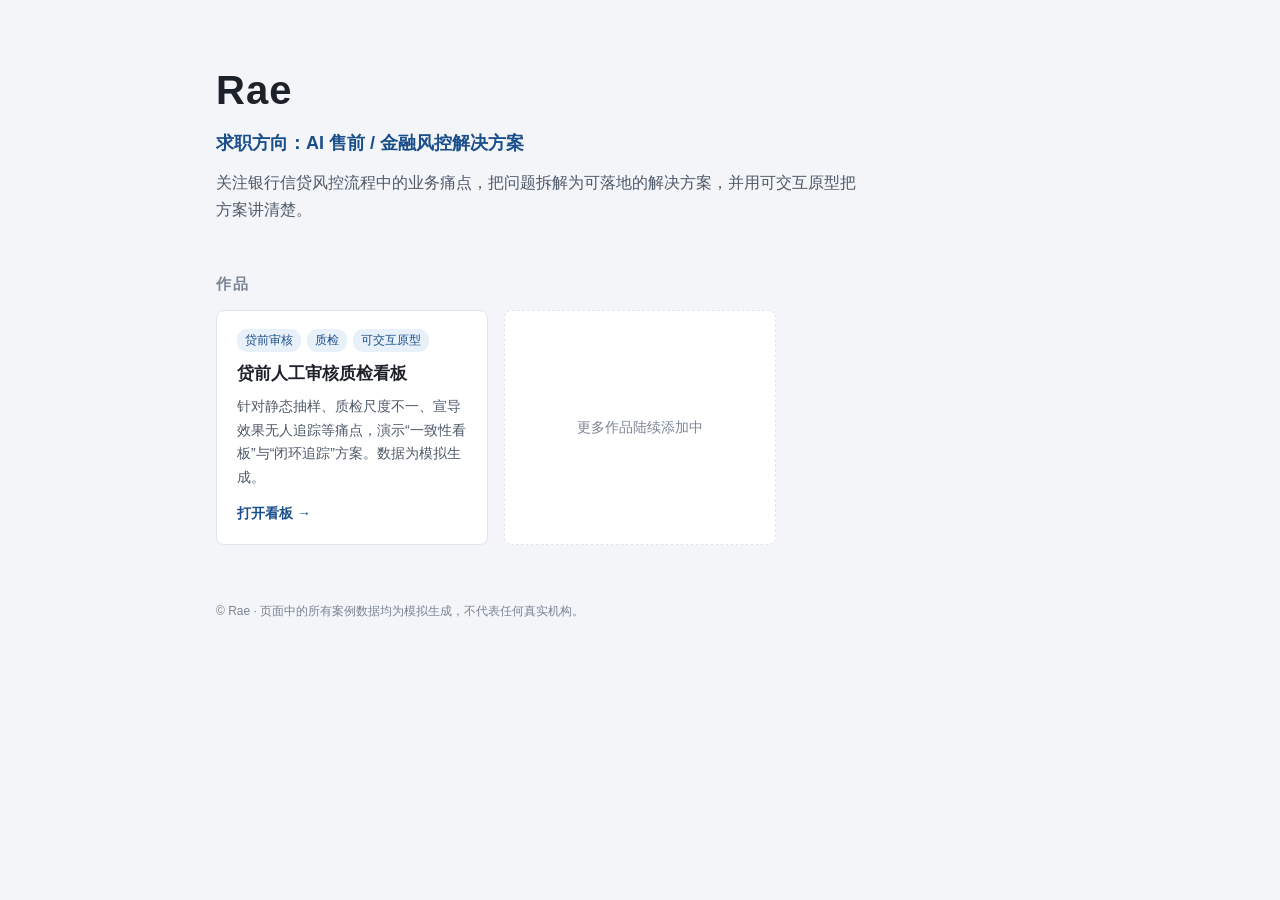
==== index.html @ bfe01b87 "Add portfolio homepage and pre-loan review QC dashboard prototype - index.html: homepage with name, " ====
<!doctype html>
<html lang="zh-CN">
<head>
  <meta charset="utf-8">
  <meta name="viewport" content="width=device-width, initial-scale=1">
  <title>Rae 作品集</title>
  <meta name="description" content="Rae 的个人作品集：AI 售前 / 金融风控解决方案。">
  <style>
    :root {
      color-scheme: light;
      --bg: #f3f5f8;
      --surface: #ffffff;
      --border: #e1e5eb;
      --text: #1d2129;
      --text-2: #4e5969;
      --muted: #7a8494;
      --brand: #1a4f8b;
      --brand-soft: #e8f0fa;
    }
    @media (prefers-color-scheme: dark) {
      :root:not([data-theme="light"]) {
        color-scheme: dark;
        --bg: #121416; --surface: #1a1c1f; --border: #2f343b;
        --text: #f2f3f5; --text-2: #c3c7ce; --muted: #8d95a1;
        --brand: #6fa3e0; --brand-soft: #1d2a3b;
      }
    }
    :root[data-theme="dark"] {
      color-scheme: dark;
      --bg: #121416; --surface: #1a1c1f; --border: #2f343b;
      --text: #f2f3f5; --text-2: #c3c7ce; --muted: #8d95a1;
      --brand: #6fa3e0; --brand-soft: #1d2a3b;
    }
    * { box-sizing: border-box; }
    body {
      margin: 0;
      background: var(--bg);
      color: var(--text);
      font-family: -apple-system, BlinkMacSystemFont, "PingFang SC", "Hiragino Sans GB", "Microsoft YaHei", "Noto Sans SC", "Segoe UI", sans-serif;
      line-height: 1.7;
    }
    .wrap { max-width: 880px; margin: 0 auto; padding: 56px 16px 40px; }
    header h1 { font-size: 40px; margin: 0; letter-spacing: 1px; }
    header .role { font-size: 18px; color: var(--brand); font-weight: 600; margin: 4px 0 10px; }
    header p { color: var(--text-2); margin: 0; max-width: 640px; }
    h2 { font-size: 15px; color: var(--muted); font-weight: 600; letter-spacing: 2px; margin: 48px 0 14px; }
    .works { display: grid; grid-template-columns: repeat(auto-fill, minmax(260px, 1fr)); gap: 16px; }
    .work {
      display: block;
      background: var(--surface);
      border: 1px solid var(--border);
      border-radius: 8px;
      padding: 18px 20px;
      color: inherit;
      text-decoration: none;
      transition: border-color .15s, transform .15s;
    }
    .work:hover, .work:focus-visible { border-color: var(--brand); transform: translateY(-2px); outline: none; }
    .work .tags { display: flex; flex-wrap: wrap; gap: 6px; margin-bottom: 8px; }
    .work .tags span { font-size: 12px; color: var(--brand); background: var(--brand-soft); border-radius: 10px; padding: 1px 8px; }
    .work h3 { margin: 0 0 6px; font-size: 17px; }
    .work p { margin: 0; font-size: 14px; color: var(--text-2); }
    .work .go { display: inline-block; margin-top: 12px; font-size: 14px; color: var(--brand); font-weight: 600; }
    .work.placeholder { border-style: dashed; color: var(--muted); display: flex; align-items: center; justify-content: center; min-height: 140px; font-size: 14px; }
    footer { color: var(--muted); font-size: 12px; margin-top: 56px; }
  </style>
</head>
<body>
  <div class="wrap">
    <header>
      <h1>Rae</h1>
      <div class="role">求职方向：AI 售前 / 金融风控解决方案</div>
      <p>关注银行信贷风控流程中的业务痛点，把问题拆解为可落地的解决方案，并用可交互原型把方案讲清楚。</p>
    </header>

    <h2>作品</h2>
    <div class="works">
      <a class="work" href="qc-dashboard/">
        <div class="tags"><span>贷前审核</span><span>质检</span><span>可交互原型</span></div>
        <h3>贷前人工审核质检看板</h3>
        <p>针对静态抽样、质检尺度不一、宣导效果无人追踪等痛点，演示“一致性看板”与“闭环追踪”方案。数据为模拟生成。</p>
        <span class="go">打开看板 →</span>
      </a>
      <div class="work placeholder">更多作品陆续添加中</div>
    </div>

    <footer>© Rae · 页面中的所有案例数据均为模拟生成，不代表任何真实机构。</footer>
  </div>
</body>
</html>
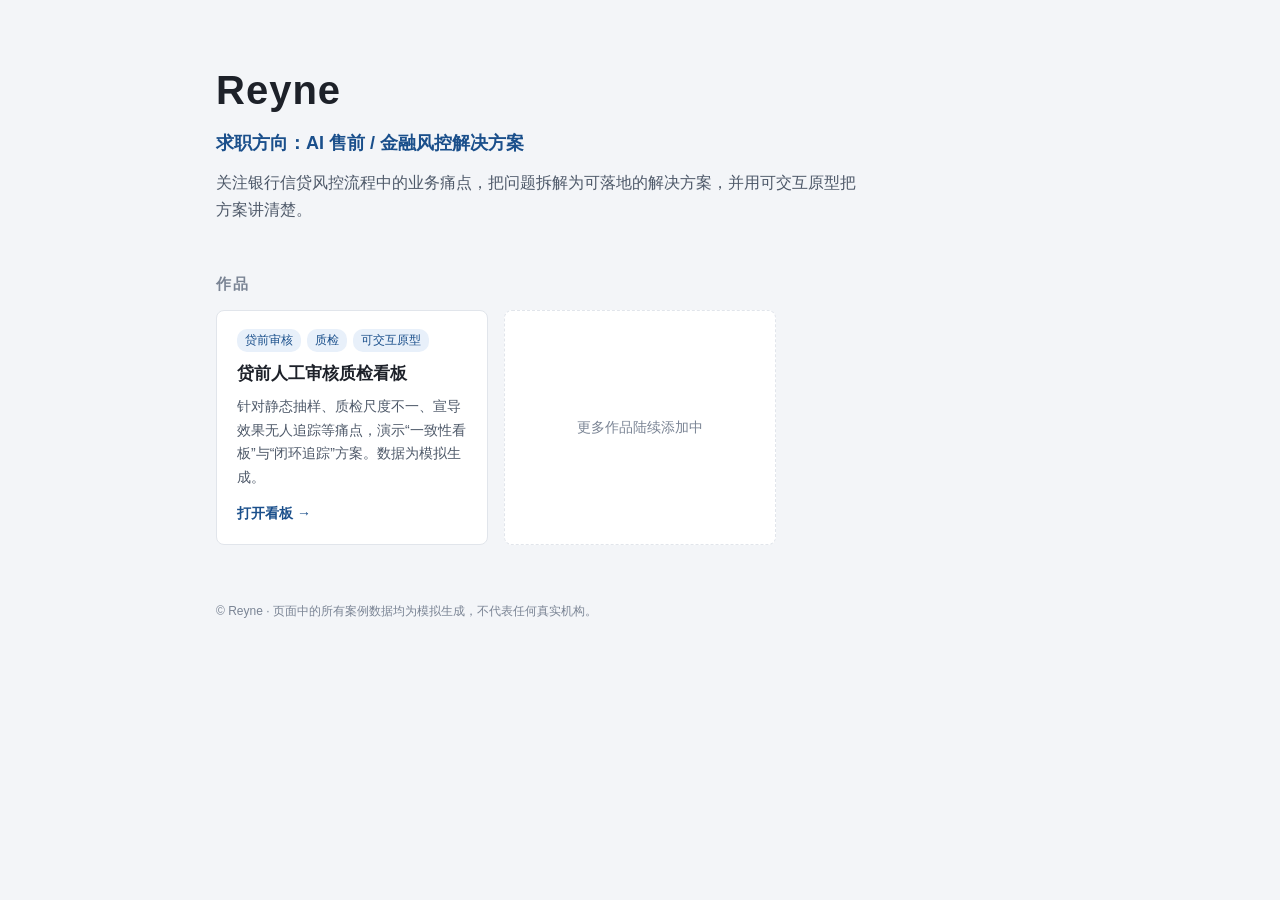
==== commit 5e3b2ea1: "Redesign QC dashboard around one conclusion per page - Each page opens with a one-sentence, data-dri" ====
--- a/index.html
+++ b/index.html
@@ -3,8 +3,8 @@
 <head>
   <meta charset="utf-8">
   <meta name="viewport" content="width=device-width, initial-scale=1">
-  <title>Rae 作品集</title>
-  <meta name="description" content="Rae 的个人作品集：AI 售前 / 金融风控解决方案。">
+  <title>Reyne 作品集</title>
+  <meta name="description" content="Reyne 的个人作品集：AI 售前 / 金融风控解决方案。">
   <style>
     :root {
       color-scheme: light;
@@ -68,7 +68,7 @@
 <body>
   <div class="wrap">
     <header>
-      <h1>Rae</h1>
+      <h1>Reyne</h1>
       <div class="role">求职方向：AI 售前 / 金融风控解决方案</div>
       <p>关注银行信贷风控流程中的业务痛点，把问题拆解为可落地的解决方案，并用可交互原型把方案讲清楚。</p>
     </header>
@@ -84,7 +84,7 @@
       <div class="work placeholder">更多作品陆续添加中</div>
     </div>
 
-    <footer>© Rae · 页面中的所有案例数据均为模拟生成，不代表任何真实机构。</footer>
+    <footer>© Reyne · 页面中的所有案例数据均为模拟生成，不代表任何真实机构。</footer>
   </div>
 </body>
 </html>
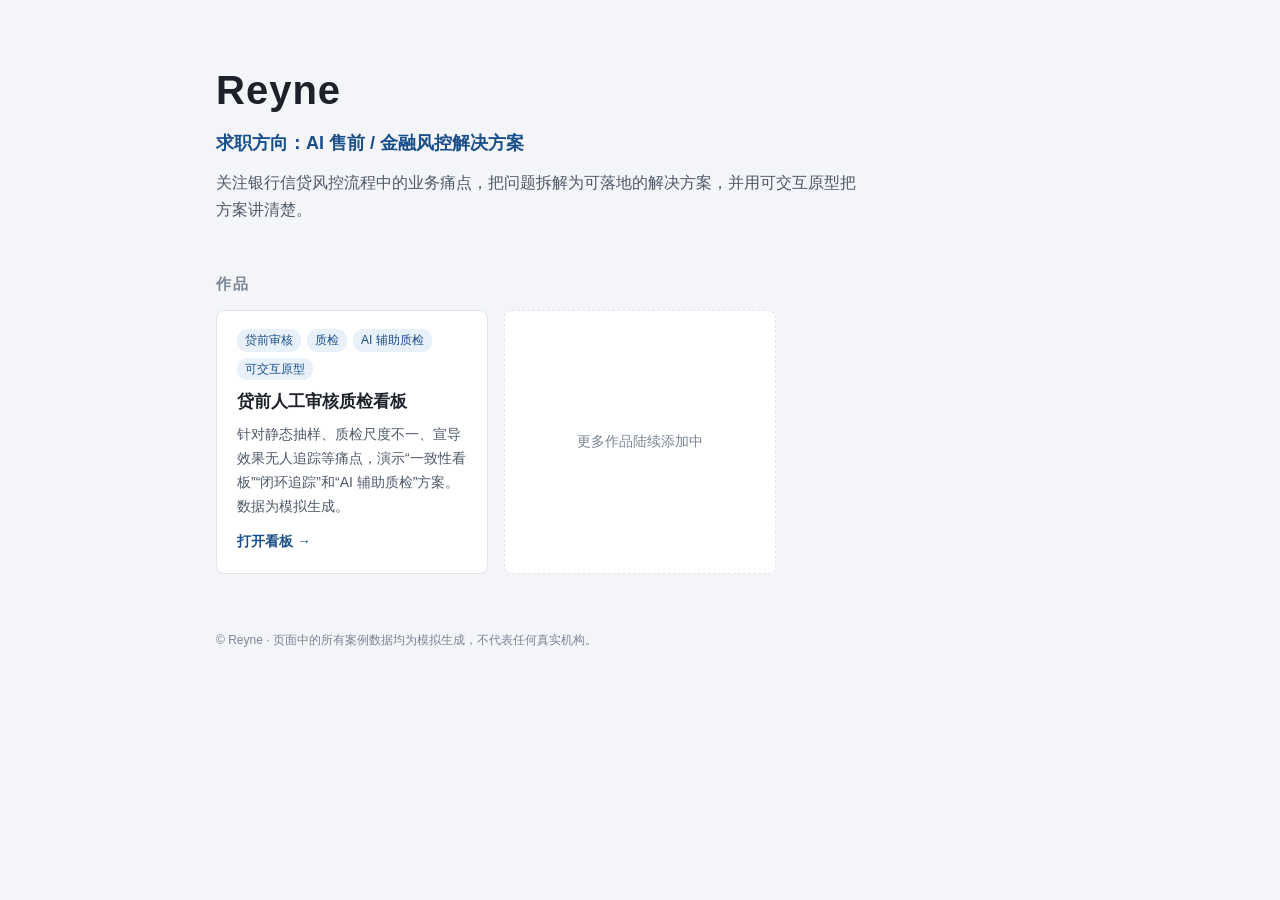
==== commit e77f8692: "Add AI-assisted QC page driven by pre-generated annotations - New fourth tab "AI 辅助质检": 10 simulated" ====
--- a/index.html
+++ b/index.html
@@ -76,9 +76,9 @@
     <h2>作品</h2>
     <div class="works">
       <a class="work" href="qc-dashboard/">
-        <div class="tags"><span>贷前审核</span><span>质检</span><span>可交互原型</span></div>
+        <div class="tags"><span>贷前审核</span><span>质检</span><span>AI 辅助质检</span><span>可交互原型</span></div>
         <h3>贷前人工审核质检看板</h3>
-        <p>针对静态抽样、质检尺度不一、宣导效果无人追踪等痛点，演示“一致性看板”与“闭环追踪”方案。数据为模拟生成。</p>
+        <p>针对静态抽样、质检尺度不一、宣导效果无人追踪等痛点，演示“一致性看板”“闭环追踪”和“AI 辅助质检”方案。数据为模拟生成。</p>
         <span class="go">打开看板 →</span>
       </a>
       <div class="work placeholder">更多作品陆续添加中</div>
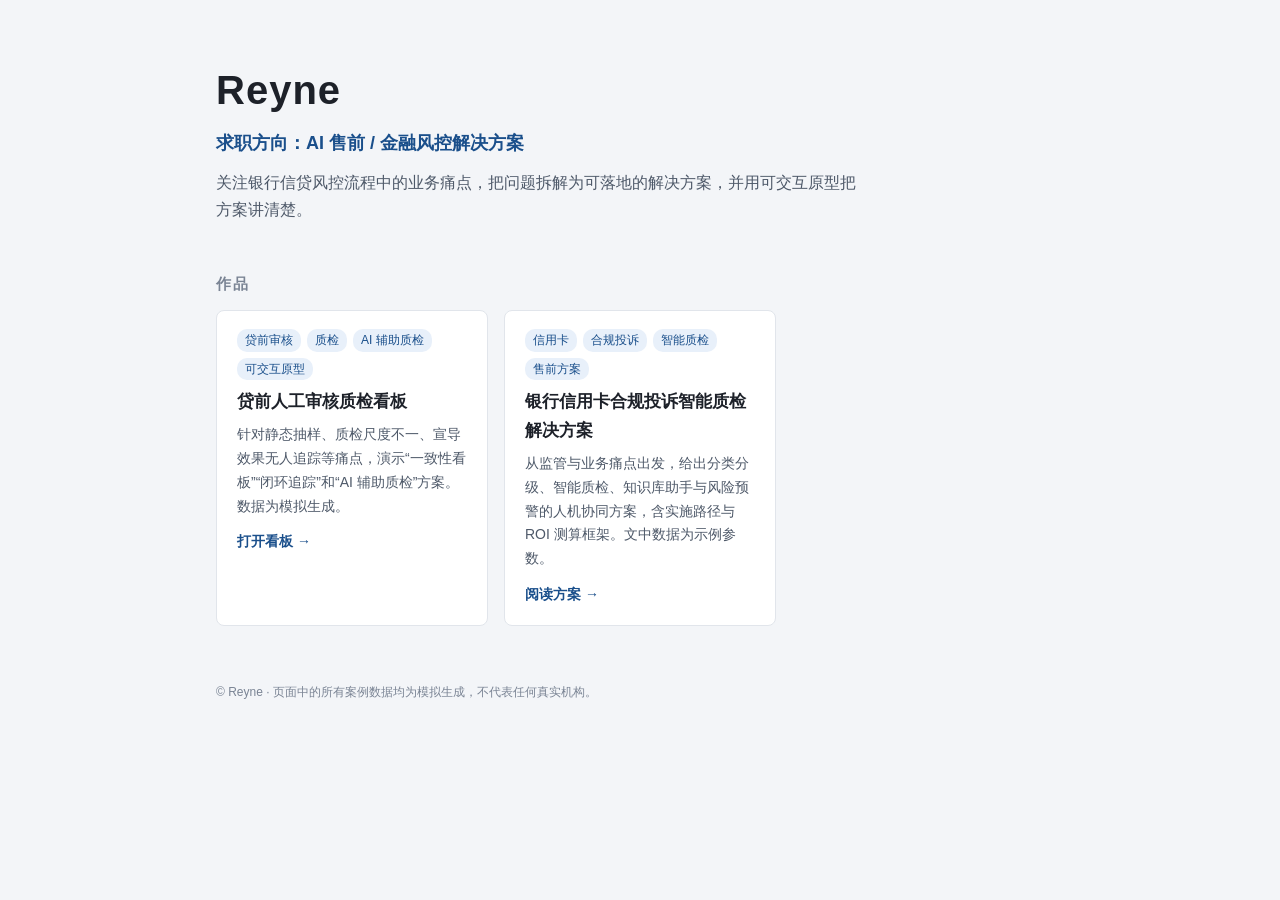
==== commit 36a08acc: "首页作品区新增《银行信用卡合规投诉智能质检解决方案》卡片 Co-Authored-By: Claude Sonnet 5.5 <noreply@anthropic.com> Claude-Sessio" ====
--- a/index.html
+++ b/index.html
@@ -81,7 +81,12 @@
         <p>针对静态抽样、质检尺度不一、宣导效果无人追踪等痛点，演示“一致性看板”“闭环追踪”和“AI 辅助质检”方案。数据为模拟生成。</p>
         <span class="go">打开看板 →</span>
       </a>
-      <div class="work placeholder">更多作品陆续添加中</div>
+      <a class="work" href="solution/">
+        <div class="tags"><span>信用卡</span><span>合规投诉</span><span>智能质检</span><span>售前方案</span></div>
+        <h3>银行信用卡合规投诉智能质检解决方案</h3>
+        <p>从监管与业务痛点出发，给出分类分级、智能质检、知识库助手与风险预警的人机协同方案，含实施路径与 ROI 测算框架。文中数据为示例参数。</p>
+        <span class="go">阅读方案 →</span>
+      </a>
     </div>
 
     <footer>© Reyne · 页面中的所有案例数据均为模拟生成，不代表任何真实机构。</footer>
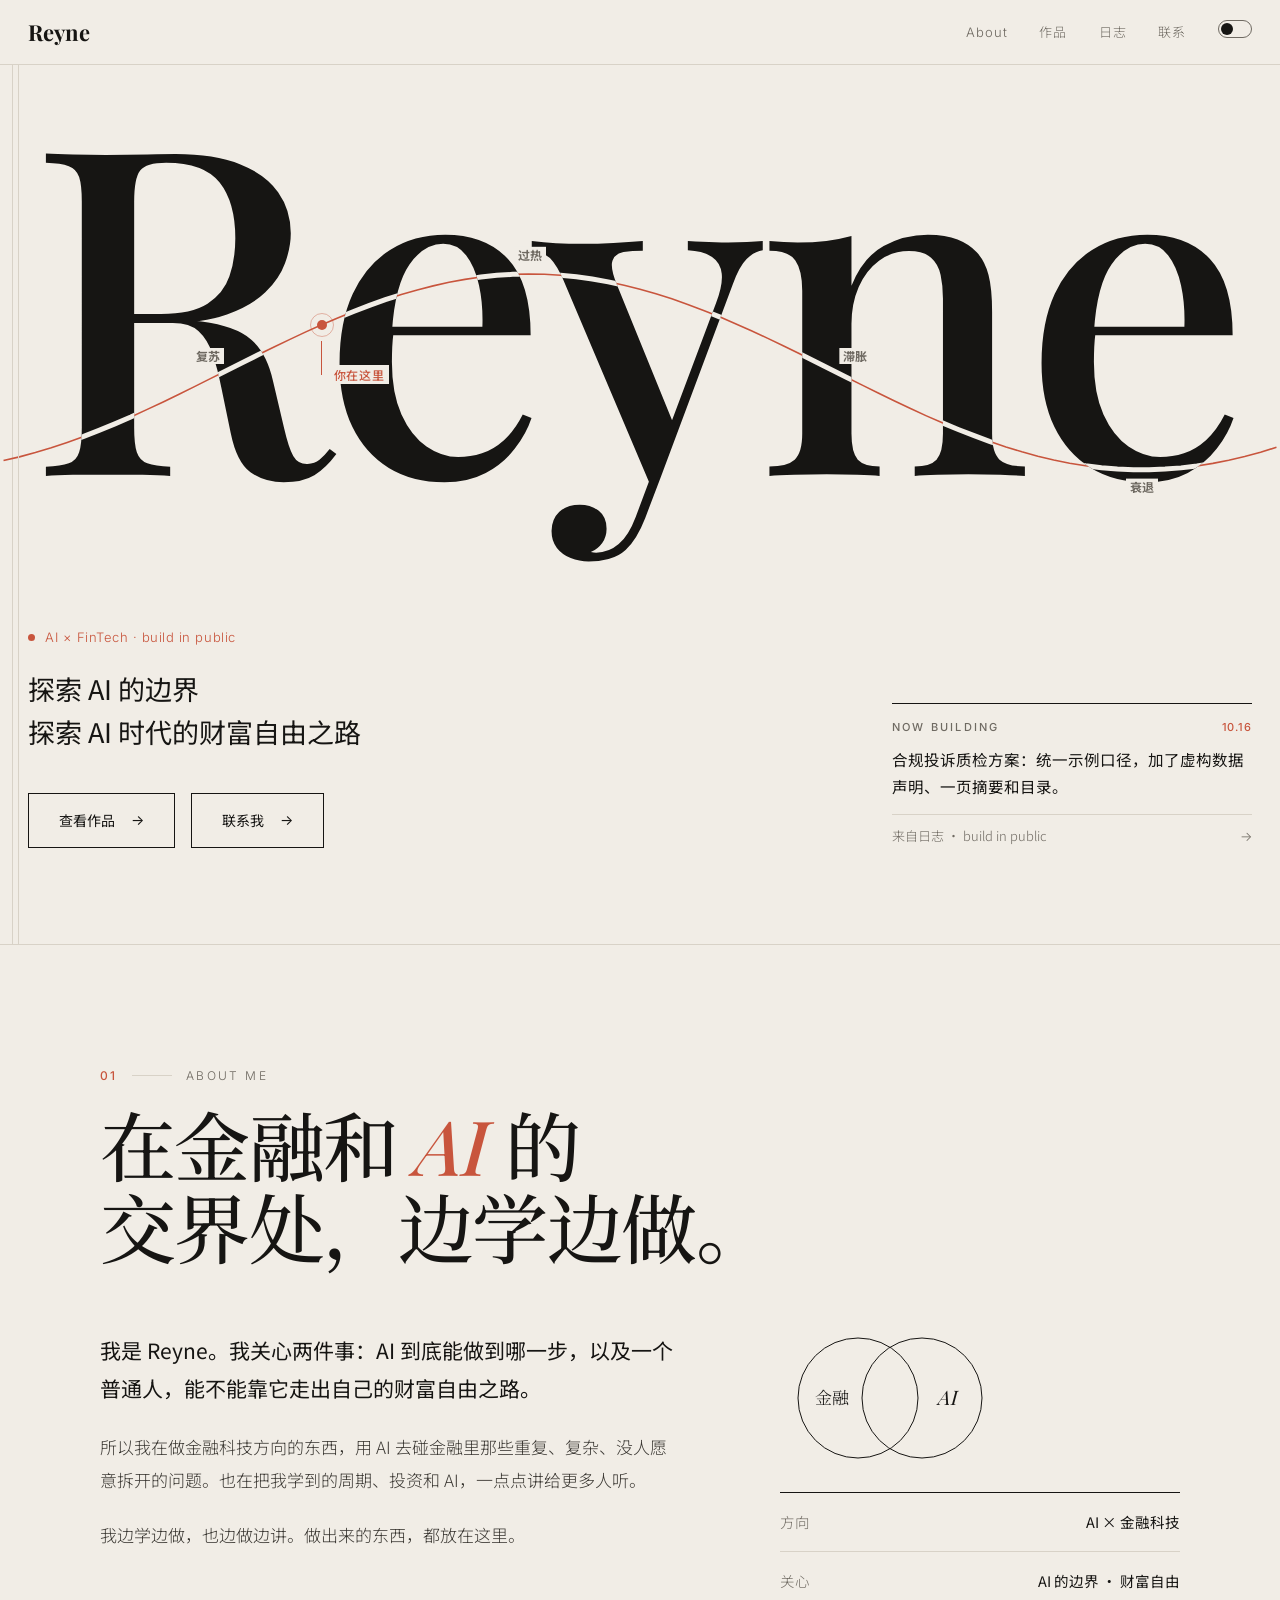
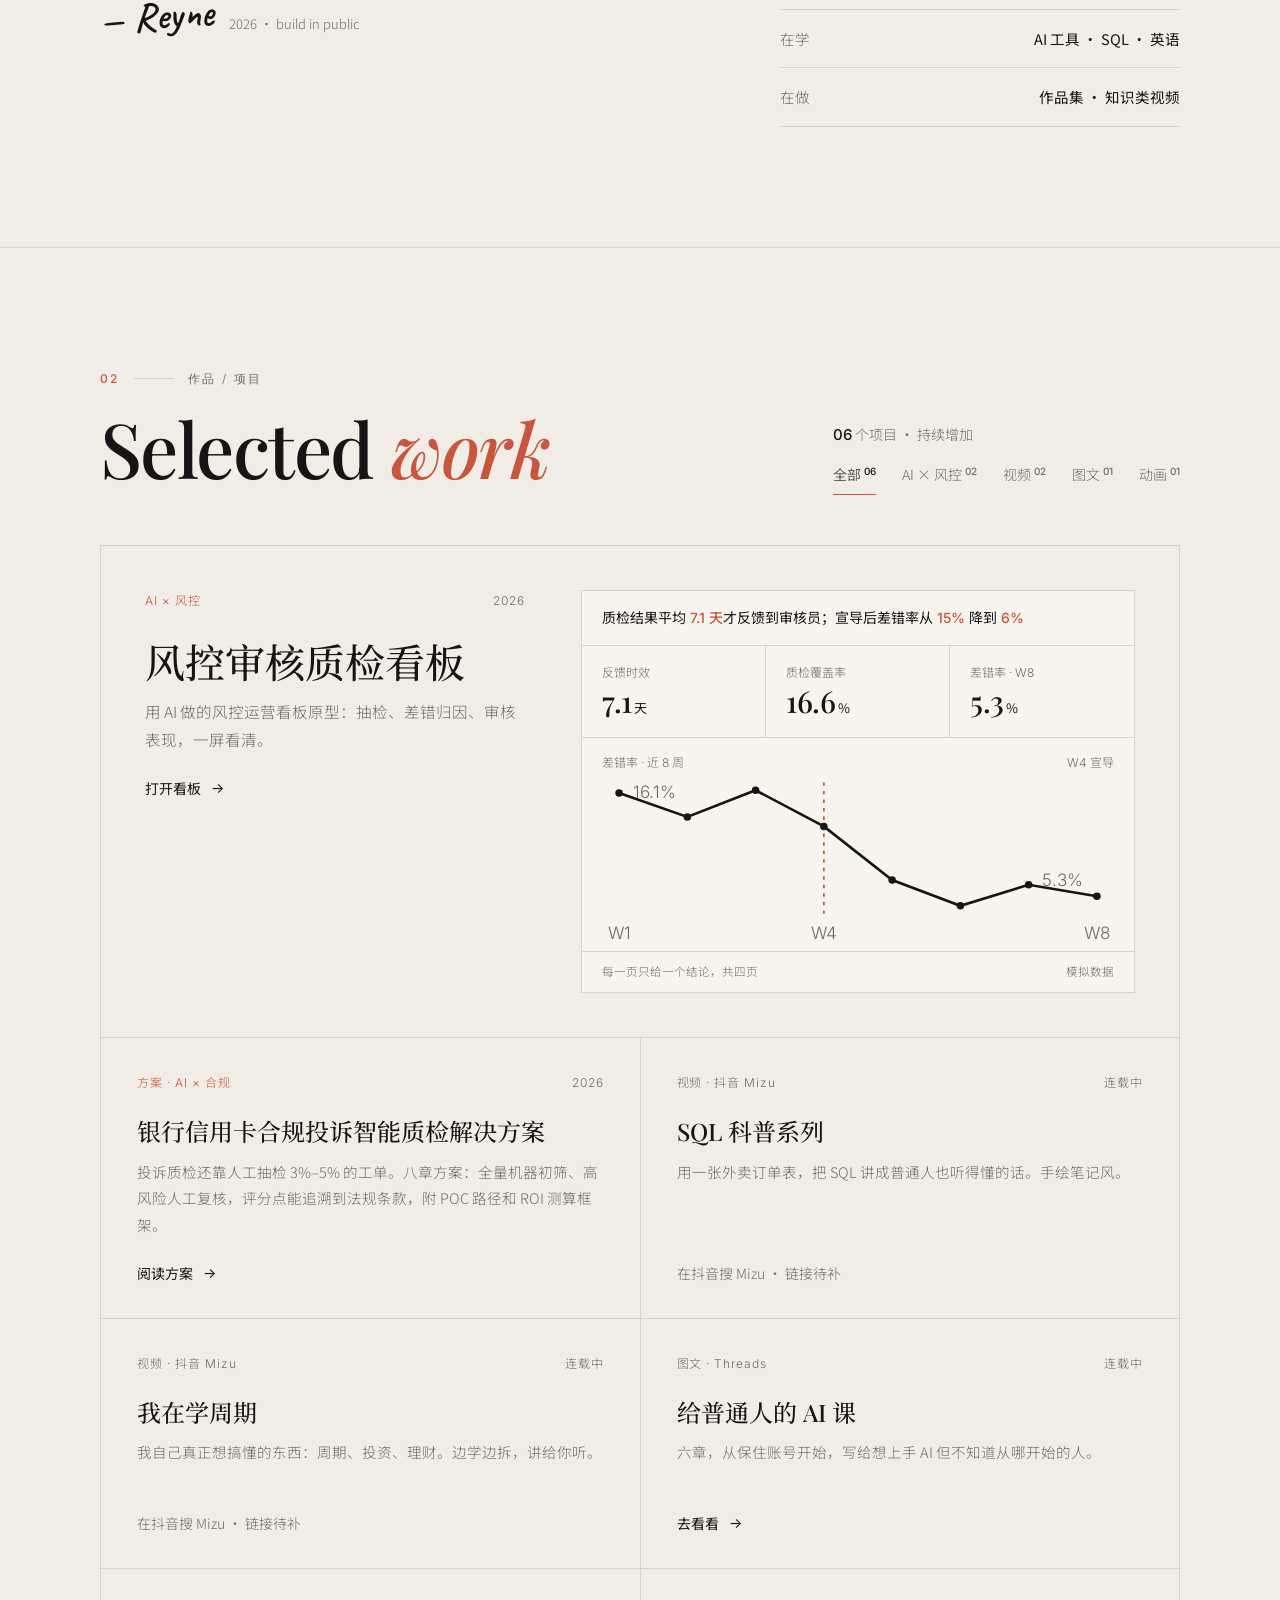
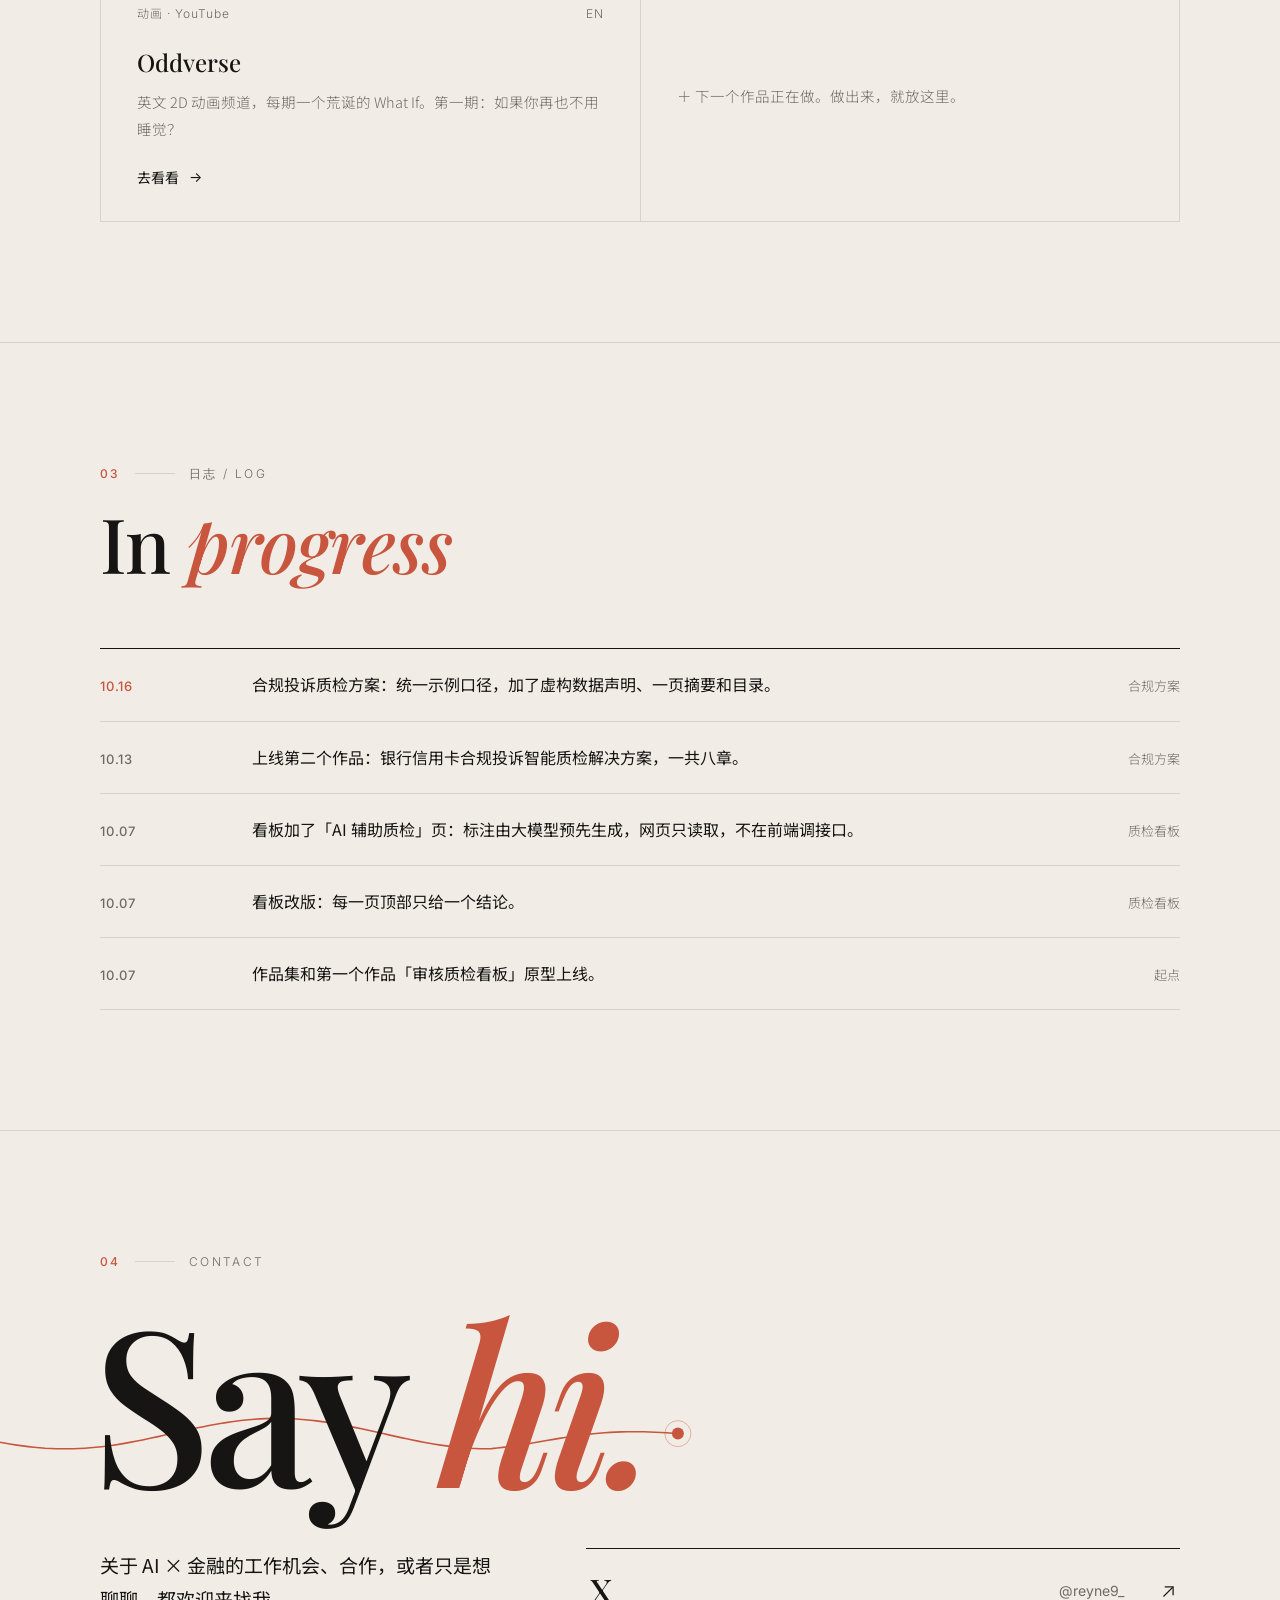
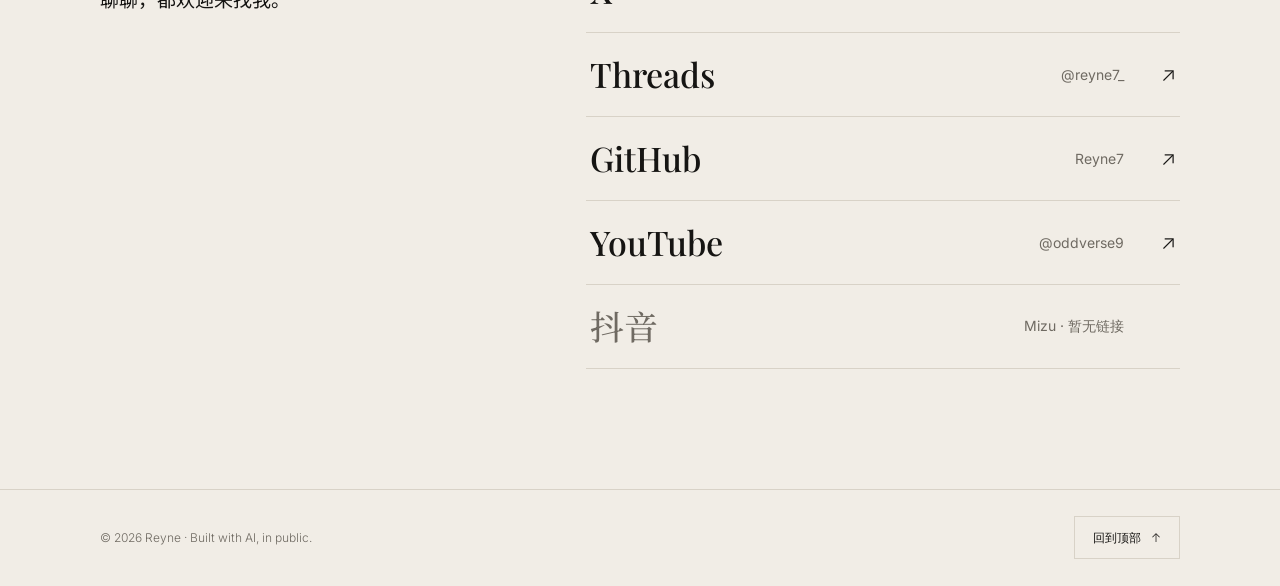
==== commit cf194237: "首页改版：做减法，周期线作为全站唯一母题 - 首屏：大字名字 + 周期线（复苏→过热→滞胀→衰退）+「你在这里」 - 作品区：显示项目数量并保留分类筛选；看板卡片改用 /qc-dashboard/ 的" ====
--- a/index.html
+++ b/index.html
@@ -1,95 +1,549 @@
 <!doctype html>
 <html lang="zh-CN">
 <head>
-  <meta charset="utf-8">
-  <meta name="viewport" content="width=device-width, initial-scale=1">
-  <title>Reyne 作品集</title>
-  <meta name="description" content="Reyne 的个人作品集：AI 售前 / 金融风控解决方案。">
-  <style>
-    :root {
-      color-scheme: light;
-      --bg: #f3f5f8;
-      --surface: #ffffff;
-      --border: #e1e5eb;
-      --text: #1d2129;
-      --text-2: #4e5969;
-      --muted: #7a8494;
-      --brand: #1a4f8b;
-      --brand-soft: #e8f0fa;
+<meta charset="utf-8">
+<meta name="viewport" content="width=device-width, initial-scale=1">
+<title>Reyne</title>
+<meta name="description" content="Reyne — 探索 AI 的边界，探索 AI 时代的财富自由之路。AI × 金融科技 · build in public。">
+<link rel="preconnect" href="https://fonts.googleapis.com">
+<link rel="preconnect" href="https://fonts.gstatic.com" crossorigin>
+<link href="https://fonts.googleapis.com/css2?family=Playfair+Display:ital,wght@0,500;0,700;1,500&family=Noto+Serif+SC:wght@500&family=Noto+Sans+SC:wght@300;400;500&family=Inter:wght@400;500&family=Caveat:wght@600&display=swap" rel="stylesheet">
+<script>
+  // 主题：手动选择优先，其次跟随系统
+  try { var t = localStorage.getItem('theme'); if (t) document.documentElement.dataset.theme = t; } catch (e) {}
+  document.documentElement.classList.add('js');
+</script>
+<style>
+  :root{
+    --bg:#f1ede6; --ink:#161513; --muted:#6f6a62; --line:#d8d2c7;
+    --accent:#c8553d; --card:#f7f4ee; --body:#3b3833;
+  }
+  @media (prefers-color-scheme: dark){
+    :root:not([data-theme="light"]){
+      --bg:#151412; --ink:#efebe4; --muted:#9a948a; --line:#2e2b27;
+      --accent:#e07a5f; --card:#1c1b18; --body:#cfc9bf;
     }
-    @media (prefers-color-scheme: dark) {
-      :root:not([data-theme="light"]) {
-        color-scheme: dark;
-        --bg: #121416; --surface: #1a1c1f; --border: #2f343b;
-        --text: #f2f3f5; --text-2: #c3c7ce; --muted: #8d95a1;
-        --brand: #6fa3e0; --brand-soft: #1d2a3b;
-      }
-    }
-    :root[data-theme="dark"] {
-      color-scheme: dark;
-      --bg: #121416; --surface: #1a1c1f; --border: #2f343b;
-      --text: #f2f3f5; --text-2: #c3c7ce; --muted: #8d95a1;
-      --brand: #6fa3e0; --brand-soft: #1d2a3b;
-    }
-    * { box-sizing: border-box; }
-    body {
-      margin: 0;
-      background: var(--bg);
-      color: var(--text);
-      font-family: -apple-system, BlinkMacSystemFont, "PingFang SC", "Hiragino Sans GB", "Microsoft YaHei", "Noto Sans SC", "Segoe UI", sans-serif;
-      line-height: 1.7;
-    }
-    .wrap { max-width: 880px; margin: 0 auto; padding: 56px 16px 40px; }
-    header h1 { font-size: 40px; margin: 0; letter-spacing: 1px; }
-    header .role { font-size: 18px; color: var(--brand); font-weight: 600; margin: 4px 0 10px; }
-    header p { color: var(--text-2); margin: 0; max-width: 640px; }
-    h2 { font-size: 15px; color: var(--muted); font-weight: 600; letter-spacing: 2px; margin: 48px 0 14px; }
-    .works { display: grid; grid-template-columns: repeat(auto-fill, minmax(260px, 1fr)); gap: 16px; }
-    .work {
-      display: block;
-      background: var(--surface);
-      border: 1px solid var(--border);
-      border-radius: 8px;
-      padding: 18px 20px;
-      color: inherit;
-      text-decoration: none;
-      transition: border-color .15s, transform .15s;
-    }
-    .work:hover, .work:focus-visible { border-color: var(--brand); transform: translateY(-2px); outline: none; }
-    .work .tags { display: flex; flex-wrap: wrap; gap: 6px; margin-bottom: 8px; }
-    .work .tags span { font-size: 12px; color: var(--brand); background: var(--brand-soft); border-radius: 10px; padding: 1px 8px; }
-    .work h3 { margin: 0 0 6px; font-size: 17px; }
-    .work p { margin: 0; font-size: 14px; color: var(--text-2); }
-    .work .go { display: inline-block; margin-top: 12px; font-size: 14px; color: var(--brand); font-weight: 600; }
-    .work.placeholder { border-style: dashed; color: var(--muted); display: flex; align-items: center; justify-content: center; min-height: 140px; font-size: 14px; }
-    footer { color: var(--muted); font-size: 12px; margin-top: 56px; }
-  </style>
+  }
+  :root[data-theme="dark"]{
+    --bg:#151412; --ink:#efebe4; --muted:#9a948a; --line:#2e2b27;
+    --accent:#e07a5f; --card:#1c1b18; --body:#cfc9bf;
+  }
+  *{box-sizing:border-box;margin:0;padding:0}
+  html{scroll-behavior:smooth}
+  body{
+    background:var(--bg); color:var(--ink);
+    font-family:"Noto Sans SC","PingFang SC","Inter",system-ui,sans-serif;
+    font-weight:300; line-height:1.75; -webkit-font-smoothing:antialiased;
+    transition:background .3s,color .3s;
+  }
+  a{color:inherit;text-decoration:none}
+  button{font:inherit;color:inherit;background:none;border:0;cursor:pointer}
+  .serif{font-family:"Playfair Display","Noto Serif SC",Georgia,serif}
+  .inter{font-family:Inter,sans-serif}
+  .wrap{max-width:1136px;margin:0 auto;padding:0 28px;position:relative}
+  .wide{max-width:1356px;margin:0 auto;padding:0 28px;position:relative}
+
+  /* nav */
+  nav{position:sticky;top:0;z-index:20;background:var(--bg);border-bottom:1px solid var(--line);transition:background .3s}
+  nav .wide{display:flex;justify-content:space-between;align-items:center;height:64px}
+  nav .logo{font-family:"Playfair Display",serif;font-size:22px;font-weight:700}
+  nav ul{display:flex;gap:32px;align-items:center;list-style:none;font-family:Inter,"Noto Sans SC",sans-serif;font-size:13px;letter-spacing:.06em;color:var(--muted)}
+  nav ul a{transition:color .2s}
+  nav ul a:hover,nav ul a.on{color:var(--ink)}
+  .theme{width:34px;height:18px;border:1px solid var(--muted);border-radius:9px;position:relative}
+  .theme::after{content:"";position:absolute;top:2px;left:2px;width:12px;height:12px;border-radius:50%;background:var(--ink);transition:transform .3s}
+  .is-dark .theme::after{transform:translateX(16px)}
+  .progress{position:absolute;left:0;bottom:-1px;width:100%;height:6px;overflow:visible;clip-path:inset(0 calc(100% - var(--p,0%)) 0 0)}
+
+  /* hero */
+  .hero{position:relative;padding:56px 0 96px;overflow:hidden}
+  .hero::before,.hero::after{content:"";position:absolute;top:0;bottom:0;width:1px;background:var(--line)}
+  .hero::before{left:max(12px,calc(50% - 678px - 4px))}
+  .hero::after{left:max(18px,calc(50% - 678px + 2px))}
+  .name{position:relative}
+  .name svg{display:block;width:100%;height:auto;overflow:visible}
+  .name text{font-family:"Playfair Display",Georgia,serif;font-weight:500}
+  .draw{transform-box:fill-box;transform-origin:left center;animation:draw 1.8s cubic-bezier(.6,.1,.3,1) .2s both}
+  @keyframes draw{from{transform:scaleX(0)}}
+  .phase{position:absolute;font-size:12px;color:var(--muted);line-height:1;white-space:nowrap;background:var(--bg);padding:2px 4px;transition:background .3s}
+  .here{position:absolute;width:0;height:0}
+  .here i{position:absolute;left:-5px;top:-5px;width:10px;height:10px;border-radius:50%;background:var(--accent)}
+  .here i::after{content:"";position:absolute;inset:-7px;border:1px solid var(--accent);border-radius:50%;opacity:.4}
+  .here span{position:absolute;left:-.5px;top:16px;height:34px;border-left:1px solid var(--accent)}
+  .here b{position:absolute;left:8px;top:40px;font:500 12px Inter,"Noto Sans SC",sans-serif;letter-spacing:.06em;color:var(--accent);white-space:nowrap;background:var(--bg);padding:1px 4px;transition:background .3s}
+  .js .phase,.js .here{animation:fade .6s ease 1.6s both}
+  @keyframes fade{from{opacity:0}}
+
+  .hero-row{display:grid;grid-template-columns:1fr 360px;gap:80px;align-items:end;margin-top:28px}
+  .tag{display:flex;align-items:center;gap:10px;font-family:Inter,sans-serif;font-size:13px;letter-spacing:.04em;color:var(--accent)}
+  .tag::before{content:"";width:7px;height:7px;border-radius:50%;background:var(--accent)}
+  .lines{margin-top:18px;font-size:clamp(20px,2.4vw,27px);line-height:1.6;font-weight:400}
+  .btns{display:flex;gap:16px;flex-wrap:wrap;margin-top:40px}
+  .btn{display:inline-flex;align-items:center;gap:16px;border:1px solid var(--ink);padding:14px 30px;font-size:14px;font-weight:400;transition:background .2s,color .2s}
+  .btn span{font-family:Inter,sans-serif;transition:transform .2s}
+  .btn:hover{background:var(--ink);color:var(--bg)}
+  .btn:hover span{transform:translateX(4px)}
+
+  .now{display:block;border-top:1px solid var(--ink);padding-top:16px}
+  .now .h{display:flex;justify-content:space-between;font:500 11px Inter,sans-serif;letter-spacing:.2em;text-transform:uppercase;color:var(--muted)}
+  .now .h b{color:var(--accent);font-weight:500;letter-spacing:.08em}
+  .now p{font-size:15.5px;line-height:1.75;margin:12px 0 14px;font-weight:400}
+  .now .f{display:flex;justify-content:space-between;font-size:13px;color:var(--muted);border-top:1px solid var(--line);padding-top:10px}
+  .now .f span:last-child{font-family:Inter,sans-serif;transition:transform .2s}
+  .now:hover .f span:last-child{transform:translateX(4px)}
+
+  /* sections */
+  section.block{border-top:1px solid var(--line);padding:120px 0}
+  .eyebrow{font-family:Inter,sans-serif;font-size:12px;letter-spacing:.2em;text-transform:uppercase;color:var(--muted);display:flex;align-items:center;gap:14px}
+  .eyebrow b{color:var(--accent);font-weight:500}
+  .eyebrow i{width:40px;height:1px;background:var(--line)}
+  h2{font-family:"Playfair Display","Noto Serif SC",Georgia,serif;font-size:clamp(40px,6.2vw,76px);font-weight:500;line-height:1.08;margin:18px 0 64px;letter-spacing:-.02em}
+  h2 em{font-family:"Playfair Display",serif;font-style:italic;color:var(--accent)}
+
+  /* about */
+  .about{display:grid;grid-template-columns:1fr 400px;gap:100px;align-items:start}
+  .about .lead{font-size:21px;line-height:1.8;font-weight:400}
+  .about p+p{margin-top:22px}
+  .about p{font-size:17px;line-height:1.95;color:var(--body)}
+  .about .lead{color:var(--ink)}
+  .sig{margin-top:40px;display:flex;align-items:baseline;gap:16px}
+  .sig span:first-child{font:600 40px "Caveat",cursive;transform:rotate(-4deg);display:inline-block}
+  .sig span:last-child{font-size:13px;color:var(--muted)}
+  .venn{display:block;width:220px;height:auto;margin:0 0 28px}
+  .facts{border-top:1px solid var(--ink)}
+  .facts div{display:flex;justify-content:space-between;gap:16px;padding:16px 0;border-bottom:1px solid var(--line);font-size:14.5px}
+  .facts dt{color:var(--muted)}
+  .facts dd{text-align:right;font-weight:400}
+
+  /* work */
+  .work-head{display:flex;justify-content:space-between;align-items:flex-end;gap:32px;flex-wrap:wrap;margin-bottom:56px}
+  .work-head h2{margin-bottom:0}
+  .count{font-size:14px;color:var(--muted);margin-bottom:6px}
+  .count b{font:500 15px Inter,sans-serif;color:var(--ink)}
+  .filters{display:flex;gap:26px;flex-wrap:wrap;font-size:14px;color:var(--muted);margin-top:14px}
+  .filters button{position:relative;color:var(--muted);transition:color .2s;padding:2px 0}
+  .filters button sup{font:500 10px Inter,sans-serif;margin-left:3px}
+  .filters button:hover{color:var(--ink)}
+  .filters button[aria-pressed="true"]{color:var(--ink)}
+  .filters button[aria-pressed="true"]::after{content:"";position:absolute;left:0;right:0;bottom:-6px;height:1px;background:var(--accent)}
+  .grid{display:grid;grid-template-columns:repeat(2,1fr);border-top:1px solid var(--line);border-left:1px solid var(--line)}
+  .item{border-right:1px solid var(--line);border-bottom:1px solid var(--line);padding:34px 36px 32px;display:flex;flex-direction:column;min-height:250px;transition:background .2s,opacity .16s}
+  a.item:hover{background:var(--card)}
+  .item[hidden]{display:none}
+  .meta{display:flex;justify-content:space-between;gap:12px;font-family:Inter,"Noto Sans SC",sans-serif;font-size:12px;letter-spacing:.08em;color:var(--muted)}
+  .meta .pill{color:var(--accent)}
+  .item h3{font-family:"Playfair Display","Noto Serif SC",Georgia,serif;font-size:24px;font-weight:500;margin:22px 0 10px;line-height:1.4}
+  .item p{font-size:14.5px;color:var(--muted);line-height:1.85;flex:1}
+  .go{margin-top:22px;font-size:14px;display:flex;align-items:center;gap:10px;font-weight:400}
+  .go span{font-family:Inter,sans-serif;transition:transform .2s}
+  a.item:hover .go span{transform:translateX(5px)}
+  .go.mute{color:var(--muted);font-weight:300}
+  .item.next{min-height:0;justify-content:center;color:var(--muted);font-size:14.5px}
+
+  .featured{grid-column:span 2;display:grid;grid-template-columns:minmax(0,380px) minmax(0,1fr);gap:56px;padding:44px}
+  .featured .txt{display:flex;flex-direction:column}
+  .featured h3{font-size:clamp(28px,3.4vw,40px);line-height:1.25;margin-top:26px}
+  .featured p{font-size:15.5px;flex:0}
+  .dash{border:1px solid var(--line);background:var(--card);font-family:Inter,"Noto Sans SC",sans-serif;align-self:start}
+  .dash .t{padding:16px 20px;border-bottom:1px solid var(--line);font-size:14px;font-weight:400;line-height:1.6}
+  .dash .t em{font-style:normal;color:var(--accent);font-weight:500}
+  .kpis{display:grid;grid-template-columns:repeat(3,1fr);border-bottom:1px solid var(--line)}
+  .kpis div{padding:16px 20px;border-right:1px solid var(--line)}
+  .kpis div:last-child{border-right:0}
+  .kpis small{display:block;font-size:12px;color:var(--muted)}
+  .kpis strong{font:500 30px/1.25 "Playfair Display",serif;letter-spacing:-.01em}
+  .kpis strong span{font:400 13px "Noto Sans SC",sans-serif;margin-left:2px}
+  .trend{padding:14px 20px 8px}
+  .trend .h{display:flex;justify-content:space-between;font-size:12px;color:var(--muted)}
+  .trend svg{display:block;width:100%;height:auto;margin-top:6px;overflow:visible}
+  .trend text{font-family:Inter,sans-serif;font-size:10px;fill:var(--muted)}
+  .dash .cap{padding:10px 20px;border-top:1px solid var(--line);font-size:11.5px;color:var(--muted);display:flex;justify-content:space-between;gap:12px}
+
+  /* log */
+  .log{list-style:none;border-top:1px solid var(--ink)}
+  .log li{display:grid;grid-template-columns:120px 1fr 120px;gap:32px;padding:22px 0;border-bottom:1px solid var(--line);align-items:baseline}
+  .log time{font:500 13px Inter,sans-serif;letter-spacing:.06em;color:var(--muted)}
+  .log li:first-child time{color:var(--accent)}
+  .log p{font-size:16px;font-weight:400;line-height:1.7}
+  .log span{font-size:13px;color:var(--muted);text-align:right}
+
+  /* contact */
+  .hi{position:relative;margin:18px 0 40px}
+  .hi h2{font-family:"Playfair Display",Georgia,serif;font-size:clamp(96px,17vw,240px);line-height:1;letter-spacing:-.045em;margin:0 0 0 -.04em;position:relative;white-space:nowrap}
+  .hi .end{display:inline-block;width:0}
+  .hi svg{position:absolute;left:0;top:0;overflow:visible;pointer-events:none}
+  .contact .lead{font-size:19px;line-height:1.8;font-weight:400;max-width:520px}
+  .contact-row{display:grid;grid-template-columns:1fr 1.5fr;gap:90px;align-items:start}
+  .links{border-top:1px solid var(--ink)}
+  .links a,.links div{display:grid;grid-template-columns:1fr auto 32px;align-items:center;gap:20px;height:84px;padding:0 4px;border-bottom:1px solid var(--line);transition:background .2s,color .2s,padding .2s}
+  .links .p{font-family:"Playfair Display","Noto Serif SC",Georgia,serif;font-size:34px;font-weight:500}
+  .links small{font:400 14px Inter,sans-serif;color:var(--muted);transition:color .2s}
+  .links .a{font-family:Inter,sans-serif;font-size:20px;text-align:right;transition:transform .2s}
+  .links a:hover{background:var(--ink);color:var(--bg);padding:0 20px}
+  .links a:hover small{color:var(--line)}
+  .links a:hover .p{font-style:italic}
+  .links a:hover .a{transform:rotate(45deg);color:var(--accent)}
+  .links div .p,.links div small{color:var(--muted)}
+
+  footer{border-top:1px solid var(--line)}
+  footer .wrap{display:flex;justify-content:space-between;align-items:center;gap:20px;height:96px;font-family:Inter,sans-serif;font-size:12px;color:var(--muted)}
+  .top{display:inline-flex;align-items:center;gap:10px;border:1px solid var(--line);padding:10px 18px;font-size:12px;color:var(--ink);transition:background .2s,color .2s,border-color .2s}
+  .top span{transition:transform .2s}
+  .top:hover{background:var(--ink);color:var(--bg);border-color:var(--ink)}
+  .top:hover span{transform:translateY(-3px)}
+
+  /* 淡入 */
+  .js .reveal{opacity:0;transition:opacity .8s ease}
+  .js .reveal.in{opacity:1}
+
+  @media (max-width:900px){
+    .hero-row,.about,.contact-row{grid-template-columns:1fr;gap:48px}
+    .featured{grid-template-columns:1fr;gap:32px}
+  }
+  @media (max-width:760px){
+    .wrap,.wide{padding:0 16px}
+    nav ul{gap:16px}
+    .hero{padding:36px 0 72px}
+    .hero::before,.hero::after{display:none}
+    .phase{font-size:11px;padding:1px 2px}
+    .here b{display:none}
+    .here span{height:18px}
+    section.block{padding:80px 0}
+    h2{margin-bottom:44px}
+    .grid{grid-template-columns:1fr}
+    .featured{grid-column:span 1;padding:32px 20px}
+    .item{padding:28px 20px;min-height:0}
+    .kpis div{padding:12px}
+    .kpis strong{font-size:22px}
+    .log li{grid-template-columns:64px 1fr;gap:16px}
+    .log span{display:none}
+    .links a,.links div{height:68px}
+    .links .p{font-size:26px}
+    .links a:hover{padding:0 12px}
+  }
+  @media (prefers-reduced-motion: reduce){
+    html{scroll-behavior:auto}
+    *,*::before,*::after{animation:none!important;transition:none!important}
+    .js .reveal{opacity:1}
+  }
+</style>
 </head>
-<body>
-  <div class="wrap">
-    <header>
-      <h1>Reyne</h1>
-      <div class="role">求职方向：AI 售前 / 金融风控解决方案</div>
-      <p>关注银行信贷风控流程中的业务痛点，把问题拆解为可落地的解决方案，并用可交互原型把方案讲清楚。</p>
-    </header>
-
-    <h2>作品</h2>
-    <div class="works">
-      <a class="work" href="qc-dashboard/">
-        <div class="tags"><span>贷前审核</span><span>质检</span><span>AI 辅助质检</span><span>可交互原型</span></div>
-        <h3>贷前人工审核质检看板</h3>
-        <p>针对静态抽样、质检尺度不一、宣导效果无人追踪等痛点，演示“一致性看板”“闭环追踪”和“AI 辅助质检”方案。数据为模拟生成。</p>
-        <span class="go">打开看板 →</span>
-      </a>
-      <a class="work" href="solution/">
-        <div class="tags"><span>信用卡</span><span>合规投诉</span><span>智能质检</span><span>售前方案</span></div>
-        <h3>银行信用卡合规投诉智能质检解决方案</h3>
-        <p>从监管与业务痛点出发，给出分类分级、智能质检、知识库助手与风险预警的人机协同方案，含实施路径与 ROI 测算框架。文中数据为示例参数。</p>
-        <span class="go">阅读方案 →</span>
+<body id="top">
+
+<nav>
+  <div class="wide">
+    <a href="#top" class="logo">Reyne</a>
+    <ul>
+      <li><a href="#about">About</a></li>
+      <li><a href="#work">作品</a></li>
+      <li><a href="#log">日志</a></li>
+      <li><a href="#contact">联系</a></li>
+      <li><button class="theme" id="theme" aria-label="切换浅色 / 深色"></button></li>
+    </ul>
+  </div>
+  <!-- 阅读进度：首屏周期线的细微呼应 -->
+  <svg class="progress" viewBox="0 0 1000 6" preserveAspectRatio="none" aria-hidden="true"><path d="M0 3 Q 31 0 62 3 T 125 3 T 187 3 T 250 3 T 312 3 T 375 3 T 437 3 T 500 3 T 562 3 T 625 3 T 687 3 T 750 3 T 812 3 T 875 3 T 937 3 T 1000 3" fill="none" stroke="var(--accent)" stroke-width="1.4" vector-effect="non-scaling-stroke"/></svg>
+</nav>
+
+<header class="hero">
+  <div class="wide">
+    <h1 class="name" aria-label="Reyne">
+      <!-- 名字用 textLength 撑满容器宽度；周期线在字母内的部分用底色“切开” -->
+      <svg viewBox="0 0 1000 390" aria-hidden="true">
+        <defs>
+          <mask id="outside"><rect x="-40" y="-40" width="1080" height="470" fill="#fff"/><text x="0" y="290" font-size="372" textLength="1000" fill="#000">Reyne</text></mask>
+          <clipPath id="reveal"><rect class="draw" x="-40" y="-40" width="1100" height="470"/></clipPath>
+          <clipPath id="inside"><text x="0" y="290" font-size="372" textLength="1000">Reyne</text></clipPath>
+        </defs>
+        <text x="0" y="290" font-size="372" textLength="1000" fill="var(--ink)">Reyne</text>
+        <g clip-path="url(#reveal)">
+          <path d="M-20.0 277.4L-7.0 274.4L6.0 270.9L19.0 267.0L32.0 262.6L45.0 257.9L58.0 252.8L71.0 247.4L84.0 241.8L97.0 235.8L110.0 229.7L123.0 223.4L136.0 217.0L149.0 210.5L162.0 204.0L175.0 197.5L188.0 191.0L201.0 184.6L214.0 178.4L227.0 172.3L240.0 166.5L253.0 160.9L266.0 155.6L279.0 150.6L292.0 146.0L305.0 141.8L318.0 138.0L331.0 134.7L344.0 131.8L357.0 129.4L370.0 127.5L383.0 126.1L396.0 125.3L409.0 125.0L422.0 125.2L435.0 126.0L448.0 127.3L461.0 129.1L474.0 131.4L487.0 134.2L500.0 137.5L513.0 141.2L526.0 145.3L539.0 149.9L552.0 154.8L565.0 160.0L578.0 165.6L591.0 171.4L604.0 177.4L617.0 183.6L630.0 190.0L643.0 196.5L656.0 203.0L669.0 209.5L682.0 216.0L695.0 222.5L708.0 228.8L721.0 234.9L734.0 240.9L747.0 246.6L760.0 252.0L773.0 257.1L786.0 261.9L799.0 266.3L812.0 270.3L825.0 273.9L838.0 277.0L851.0 279.6L864.0 281.7L877.0 283.3L890.0 284.4L903.0 284.9L916.0 284.9L929.0 284.4L942.0 283.4L955.0 281.8L968.0 279.7L981.0 277.2L994.0 274.1L1007.0 270.6L1020.0 266.6" class="cycle" fill="none" stroke="var(--accent)" stroke-width="1.6" vector-effect="non-scaling-stroke" mask="url(#outside)"/>
+        <path d="M-20.0 277.4L-7.0 274.4L6.0 270.9L19.0 267.0L32.0 262.6L45.0 257.9L58.0 252.8L71.0 247.4L84.0 241.8L97.0 235.8L110.0 229.7L123.0 223.4L136.0 217.0L149.0 210.5L162.0 204.0L175.0 197.5L188.0 191.0L201.0 184.6L214.0 178.4L227.0 172.3L240.0 166.5L253.0 160.9L266.0 155.6L279.0 150.6L292.0 146.0L305.0 141.8L318.0 138.0L331.0 134.7L344.0 131.8L357.0 129.4L370.0 127.5L383.0 126.1L396.0 125.3L409.0 125.0L422.0 125.2L435.0 126.0L448.0 127.3L461.0 129.1L474.0 131.4L487.0 134.2L500.0 137.5L513.0 141.2L526.0 145.3L539.0 149.9L552.0 154.8L565.0 160.0L578.0 165.6L591.0 171.4L604.0 177.4L617.0 183.6L630.0 190.0L643.0 196.5L656.0 203.0L669.0 209.5L682.0 216.0L695.0 222.5L708.0 228.8L721.0 234.9L734.0 240.9L747.0 246.6L760.0 252.0L773.0 257.1L786.0 261.9L799.0 266.3L812.0 270.3L825.0 273.9L838.0 277.0L851.0 279.6L864.0 281.7L877.0 283.3L890.0 284.4L903.0 284.9L916.0 284.9L929.0 284.4L942.0 283.4L955.0 281.8L968.0 279.7L981.0 277.2L994.0 274.1L1007.0 270.6L1020.0 266.6" class="cycle" fill="none" stroke="var(--bg)" stroke-width="5" vector-effect="non-scaling-stroke" clip-path="url(#inside)"/>
+        </g>
+      </svg>
+      <!-- 复苏（上升）→ 过热（波峰）→ 滞胀（下降）→ 衰退（波谷） -->
+      <span class="phase" style="left:16%;top:52.6%;transform:translate(-100%,-150%)">复苏</span>
+      <span class="phase" style="left:41%;top:32%;transform:translate(-50%,-170%)">过热</span>
+      <span class="phase" style="left:66%;top:52.6%;transform:translate(10%,-150%)">滞胀</span>
+      <span class="phase" style="left:91%;top:73%;transform:translate(-50%,60%)">衰退</span>
+      <span class="here" style="left:24%;top:42.7%"><i></i><span></span><b>你在这里</b></span>
+    </h1>
+
+    <div class="hero-row">
+      <div>
+        <div class="tag">AI × FinTech · build in public</div>
+        <p class="lines">探索 AI 的边界<br>探索 AI 时代的财富自由之路</p>
+        <div class="btns">
+          <a class="btn" href="#work">查看作品 <span>→</span></a>
+          <a class="btn" href="#contact">联系我 <span>→</span></a>
+        </div>
+      </div>
+      <a class="now" href="#log" id="now">
+        <div class="h"><span>Now building</span><b>10.16</b></div>
+        <p>合规投诉质检方案：统一示例口径，加了虚构数据声明、一页摘要和目录。</p>
+        <div class="f"><span>来自日志 · build in public</span><span>→</span></div>
       </a>
     </div>
-
-    <footer>© Reyne · 页面中的所有案例数据均为模拟生成，不代表任何真实机构。</footer>
-  </div>
+  </div>
+</header>
+
+<section class="block reveal" id="about">
+  <div class="wrap">
+    <div class="eyebrow"><b>01</b><i></i>About me</div>
+    <h2>在金融和 <em>AI</em> 的<br>交界处，边学边做。</h2>
+    <div class="about">
+      <div>
+        <p class="lead">我是 Reyne。我关心两件事：AI 到底能做到哪一步，以及一个普通人，能不能靠它走出自己的财富自由之路。</p>
+        <p>所以我在做金融科技方向的东西，用 AI 去碰金融里那些重复、复杂、没人愿意拆开的问题。也在把我学到的周期、投资和 AI，一点点讲给更多人听。</p>
+        <p>我边学边做，也边做边讲。做出来的东西，都放在这里。</p>
+        <div class="sig"><span>— Reyne</span><span>2026 · build in public</span></div>
+      </div>
+      <div>
+        <svg class="venn" viewBox="0 0 220 132" role="img" aria-label="金融与 AI 的交集">
+          <circle cx="78" cy="66" r="60" fill="none" stroke="var(--ink)" stroke-width="1"/>
+          <circle cx="142" cy="66" r="60" fill="none" stroke="var(--ink)" stroke-width="1"/>
+          <text x="52" y="72" text-anchor="middle" font-size="17" fill="var(--ink)" font-family="Noto Serif SC, serif">金融</text>
+          <text x="168" y="73" text-anchor="middle" font-size="20" font-style="italic" fill="var(--ink)" font-family="Playfair Display, serif">AI</text>
+        </svg>
+        <dl class="facts">
+          <div><dt>方向</dt><dd>AI × 金融科技</dd></div>
+          <div><dt>关心</dt><dd>AI 的边界 · 财富自由</dd></div>
+          <div><dt>在学</dt><dd>AI 工具 · SQL · 英语</dd></div>
+          <div><dt>在做</dt><dd>作品集 · 知识类视频</dd></div>
+        </dl>
+      </div>
+    </div>
+  </div>
+</section>
+
+<section class="block reveal" id="work">
+  <div class="wrap">
+    <div class="work-head">
+      <div>
+        <div class="eyebrow"><b>02</b><i></i>作品 / 项目</div>
+        <h2>Selected <em>work</em></h2>
+      </div>
+      <div>
+        <div class="count"><b id="count">06</b> 个项目 · 持续增加</div>
+        <div class="filters" id="filters" role="group" aria-label="按类型筛选"></div>
+      </div>
+    </div>
+
+    <!-- 新增作品：复制一张卡片，写好 data-cat（risk / video / post / anim）即可，数量和筛选会自动更新 -->
+    <div class="grid" id="grid">
+      <a class="item featured" data-cat="risk" href="/qc-dashboard/">
+        <div class="txt">
+          <div class="meta"><span class="pill">AI × 风控</span><span>2026</span></div>
+          <h3>风控审核质检看板</h3>
+          <p>用 AI 做的风控运营看板原型：抽检、差错归因、审核表现，一屏看清。</p>
+          <div class="go">打开看板 <span>→</span></div>
+        </div>
+        <!-- 数字取自 /qc-dashboard/ 团队总览页（模拟数据，固定随机种子） -->
+        <div class="dash" aria-label="看板片段">
+          <div class="t">质检结果平均 <em>7.1 天</em>才反馈到审核员；宣导后差错率从 <em>15%</em> 降到 <em>6%</em></div>
+          <div class="kpis">
+            <div><small>反馈时效</small><strong>7.1<span>天</span></strong></div>
+            <div><small>质检覆盖率</small><strong>16.6<span>%</span></strong></div>
+            <div><small>差错率 · W8</small><strong>5.3<span>%</span></strong></div>
+          </div>
+          <div class="trend">
+            <div class="h"><span>差错率 · 近 8 周</span><span>W4 宣导</span></div>
+            <svg viewBox="0 0 300 96" aria-hidden="true">
+              <line x1="130" y1="2" x2="130" y2="80" stroke="var(--accent)" stroke-width="1" stroke-dasharray="2 3"/>
+              <polyline fill="none" stroke="var(--ink)" stroke-width="1.5" points="10,8.2 50,22.2 90,6.6 130,27.8 170,59.2 210,74.3 250,62.0 290,68.7"/>
+              <g fill="var(--ink)"><circle cx="10" cy="8.2" r="2.2"/><circle cx="50" cy="22.2" r="2.2"/><circle cx="90" cy="6.6" r="2.2"/><circle cx="130" cy="27.8" r="2.2"/><circle cx="170" cy="59.2" r="2.2"/><circle cx="210" cy="74.3" r="2.2"/><circle cx="250" cy="62.0" r="2.2"/><circle cx="290" cy="68.7" r="2.2"/></g>
+              <text x="10" y="94" text-anchor="middle">W1</text><text x="130" y="94" text-anchor="middle">W4</text><text x="290" y="94" text-anchor="middle">W8</text>
+              <text x="18" y="11.2">16.1%</text><text x="282" y="62.7" text-anchor="end">5.3%</text>
+            </svg>
+          </div>
+          <div class="cap"><span>每一页只给一个结论，共四页</span><span>模拟数据</span></div>
+        </div>
+      </a>
+
+      <a class="item" data-cat="risk" href="/solution/">
+        <div class="meta"><span class="pill">方案 · AI × 合规</span><span>2026</span></div>
+        <h3>银行信用卡合规投诉智能质检解决方案</h3>
+        <p>投诉质检还靠人工抽检 3%–5% 的工单。八章方案：全量机器初筛、高风险人工复核，评分点能追溯到法规条款，附 POC 路径和 ROI 测算框架。</p>
+        <div class="go">阅读方案 <span>→</span></div>
+      </a>
+      <div class="item" data-cat="video">
+        <div class="meta"><span>视频 · 抖音 Mizu</span><span>连载中</span></div>
+        <h3>SQL 科普系列</h3>
+        <p>用一张外卖订单表，把 SQL 讲成普通人也听得懂的话。手绘笔记风。</p>
+        <div class="go mute">在抖音搜 Mizu · 链接待补</div>
+      </div>
+      <div class="item" data-cat="video">
+        <div class="meta"><span>视频 · 抖音 Mizu</span><span>连载中</span></div>
+        <h3>我在学周期</h3>
+        <p>我自己真正想搞懂的东西：周期、投资、理财。边学边拆，讲给你听。</p>
+        <div class="go mute">在抖音搜 Mizu · 链接待补</div>
+      </div>
+      <a class="item" data-cat="post" href="https://www.threads.net/@reyne7_" target="_blank" rel="noopener">
+        <div class="meta"><span>图文 · Threads</span><span>连载中</span></div>
+        <h3>给普通人的 AI 课</h3>
+        <p>六章，从保住账号开始，写给想上手 AI 但不知道从哪开始的人。</p>
+        <div class="go">去看看 <span>→</span></div>
+      </a>
+      <a class="item" data-cat="anim" href="https://www.youtube.com/@oddverse9" target="_blank" rel="noopener">
+        <div class="meta"><span>动画 · YouTube</span><span>EN</span></div>
+        <h3>Oddverse</h3>
+        <p>英文 2D 动画频道，每期一个荒诞的 What If。第一期：如果你再也不用睡觉？</p>
+        <div class="go">去看看 <span>→</span></div>
+      </a>
+      <div class="item next" id="next">＋ 下一个作品正在做。做出来，就放这里。</div>
+    </div>
+  </div>
+</section>
+
+<section class="block reveal" id="log">
+  <div class="wrap">
+    <div class="eyebrow"><b>03</b><i></i>日志 / Log</div>
+    <h2>In <em>progress</em></h2>
+    <!-- 新的一条加在最上面；首屏的 Now building 会自动读取第一条 -->
+    <ol class="log" id="log-list">
+      <li><time datetime="2026-10-16">10.16</time><p>合规投诉质检方案：统一示例口径，加了虚构数据声明、一页摘要和目录。</p><span>合规方案</span></li>
+      <li><time datetime="2026-10-13">10.13</time><p>上线第二个作品：银行信用卡合规投诉智能质检解决方案，一共八章。</p><span>合规方案</span></li>
+      <li><time datetime="2026-10-07">10.07</time><p>看板加了「AI 辅助质检」页：标注由大模型预先生成，网页只读取，不在前端调接口。</p><span>质检看板</span></li>
+      <li><time datetime="2026-10-07">10.07</time><p>看板改版：每一页顶部只给一个结论。</p><span>质检看板</span></li>
+      <li><time datetime="2026-10-07">10.07</time><p>作品集和第一个作品「审核质检看板」原型上线。</p><span>起点</span></li>
+    </ol>
+  </div>
+</section>
+
+<section class="block contact" id="contact">
+  <div class="wrap">
+    <div class="eyebrow"><b>04</b><i></i>Contact</div>
+    <div class="hi" id="hi">
+      <svg id="hi-line" aria-hidden="true"></svg>
+      <h2>Say <em>hi.</em><span class="end" id="hi-end"></span></h2>
+    </div>
+    <div class="contact-row">
+      <p class="lead">关于 AI × 金融的工作机会、合作，或者只是想聊聊，都欢迎来找我。</p>
+      <div class="links">
+        <a href="https://x.com/reyne9_" target="_blank" rel="noopener"><span class="p">X</span><small>@reyne9_</small><span class="a">↗</span></a>
+        <a href="https://www.threads.net/@reyne7_" target="_blank" rel="noopener"><span class="p">Threads</span><small>@reyne7_</small><span class="a">↗</span></a>
+        <a href="https://github.com/Reyne7" target="_blank" rel="noopener"><span class="p">GitHub</span><small>Reyne7</small><span class="a">↗</span></a>
+        <a href="https://www.youtube.com/@oddverse9" target="_blank" rel="noopener"><span class="p">YouTube</span><small>@oddverse9</small><span class="a">↗</span></a>
+        <div><span class="p">抖音</span><small>Mizu · 暂无链接</small><span class="a"></span></div>
+      </div>
+    </div>
+  </div>
+</section>
+
+<footer>
+  <div class="wrap">
+    <span>© 2026 Reyne · Built with AI, in public.</span>
+    <a class="top" href="#top">回到顶部 <span>↑</span></a>
+  </div>
+</footer>
+
+<script>
+(function () {
+  var root = document.documentElement;
+
+  // 主题开关
+  var mq = window.matchMedia('(prefers-color-scheme: dark)');
+  function isDark() { return root.dataset.theme ? root.dataset.theme === 'dark' : mq.matches; }
+  function syncTheme() { root.classList.toggle('is-dark', isDark()); }
+  syncTheme();
+  mq.addEventListener && mq.addEventListener('change', syncTheme);
+  document.getElementById('theme').addEventListener('click', function () {
+    root.dataset.theme = isDark() ? 'light' : 'dark';
+    try { localStorage.setItem('theme', root.dataset.theme); } catch (e) {}
+    syncTheme();
+  });
+
+  // Now building 读取日志第一条
+  var first = document.querySelector('#log-list li');
+  if (first) {
+    document.querySelector('#now .h b').textContent = first.querySelector('time').textContent;
+    document.querySelector('#now p').textContent = first.querySelector('p').textContent;
+  }
+
+  // 作品数量与筛选
+  var grid = document.getElementById('grid');
+  var items = [].slice.call(grid.querySelectorAll('[data-cat]'));
+  var cats = [['all', '全部'], ['risk', 'AI × 风控'], ['video', '视频'], ['post', '图文'], ['anim', '动画']];
+  var pad = function (n) { return (n < 10 ? '0' : '') + n; };
+  document.getElementById('count').textContent = pad(items.length);
+  var box = document.getElementById('filters');
+  cats.forEach(function (c) {
+    var n = c[0] === 'all' ? items.length : items.filter(function (i) { return i.dataset.cat === c[0]; }).length;
+    if (!n) return;
+    var b = document.createElement('button');
+    b.type = 'button';
+    b.dataset.cat = c[0];
+    b.setAttribute('aria-pressed', c[0] === 'all');
+    b.innerHTML = c[1] + '<sup>' + pad(n) + '</sup>';
+    box.appendChild(b);
+  });
+  box.addEventListener('click', function (e) {
+    var b = e.target.closest('button');
+    if (!b) return;
+    box.querySelectorAll('button').forEach(function (x) { x.setAttribute('aria-pressed', x === b); });
+    var cat = b.dataset.cat;
+    items.forEach(function (i) { i.hidden = cat !== 'all' && i.dataset.cat !== cat; });
+    document.getElementById('next').hidden = cat !== 'all';
+  });
+
+  // 阅读进度 + 当前板块
+  var nav = document.querySelector('nav');
+  var links = [].slice.call(nav.querySelectorAll('ul a'));
+  function onScroll() {
+    var max = document.documentElement.scrollHeight - innerHeight;
+    nav.style.setProperty('--p', (max > 0 ? scrollY / max * 100 : 0) + '%');
+    var cur = null;
+    links.forEach(function (a) {
+      var s = document.querySelector(a.getAttribute('href'));
+      if (s && s.getBoundingClientRect().top < innerHeight * 0.4) cur = a;
+    });
+    links.forEach(function (a) { a.classList.toggle('on', a === cur); });
+  }
+  addEventListener('scroll', onScroll, { passive: true });
+  onScroll();
+
+  // 板块淡入
+  var io = 'IntersectionObserver' in window && new IntersectionObserver(function (es) {
+    es.forEach(function (e) { if (e.isIntersecting) { e.target.classList.add('in'); io.unobserve(e.target); } });
+  }, { rootMargin: '0px 0px -10% 0px' });
+  document.querySelectorAll('.reveal').forEach(function (el) { io ? io.observe(el) : el.classList.add('in'); });
+
+  // 周期线在 Say hi. 收尾：从页面左边进来，停在 hi. 后面的圆点上
+  var hi = document.getElementById('hi'), svg = document.getElementById('hi-line'), end = document.getElementById('hi-end');
+  var drawn = false;
+  function drawHi() {
+    var box = hi.getBoundingClientRect(), e = end.getBoundingClientRect();
+    var h2 = hi.querySelector('h2'), fs = parseFloat(getComputedStyle(h2).fontSize);
+    var x0 = -box.left, ex = e.left - box.left + fs * 0.12, ey = fs * 0.66, amp = fs * 0.07;
+    var d = '';
+    for (var i = 0; i <= 120; i++) {
+      var t = i / 120, x = x0 + (ex - x0) * t;
+      var y = ey + amp * Math.sin(t * Math.PI * 2 * 1.6 + 0.6);
+      var k = Math.max(0, Math.min(1, (t - 0.72) / 0.28));
+      y = y * (1 - k) + ey * k;
+      d += (i ? 'L' : 'M') + x.toFixed(1) + ' ' + y.toFixed(1);
+    }
+    svg.setAttribute('width', box.width);
+    svg.setAttribute('height', box.height);
+    svg.innerHTML = '<path class="hi-path" d="' + d + '" pathLength="1" fill="none" stroke="var(--accent)" stroke-width="1.6" style="stroke-dasharray:1;stroke-dashoffset:' + (drawn ? 0 : 1) + ';transition:stroke-dashoffset 1.6s cubic-bezier(.6,.1,.3,1)"/>' +
+      '<circle cx="' + ex + '" cy="' + ey + '" r="13" fill="none" stroke="var(--accent)" opacity="' + (drawn ? .4 : 0) + '" style="transition:opacity .4s 1.4s"/>' +
+      '<circle cx="' + ex + '" cy="' + ey + '" r="6" fill="var(--accent)" opacity="' + (drawn ? 1 : 0) + '" style="transition:opacity .4s 1.4s"/>';
+  }
+  function showHi() {
+    drawn = true;
+    var p = svg.querySelector('path'); if (p) p.style.strokeDashoffset = 0;
+    svg.querySelectorAll('circle').forEach(function (c, i) { c.setAttribute('opacity', i ? 1 : .4); });
+  }
+  (document.fonts ? document.fonts.ready : Promise.resolve()).then(function () {
+    drawHi();
+    if (!io || matchMedia('(prefers-reduced-motion: reduce)').matches) { showHi(); return; }
+    var o = new IntersectionObserver(function (es) {
+      if (es[0].isIntersecting) { requestAnimationFrame(showHi); o.disconnect(); }
+    }, { threshold: 0.4 });
+    o.observe(hi);
+  });
+  var rt; addEventListener('resize', function () { clearTimeout(rt); rt = setTimeout(drawHi, 120); });
+})();
+</script>
 </body>
 </html>
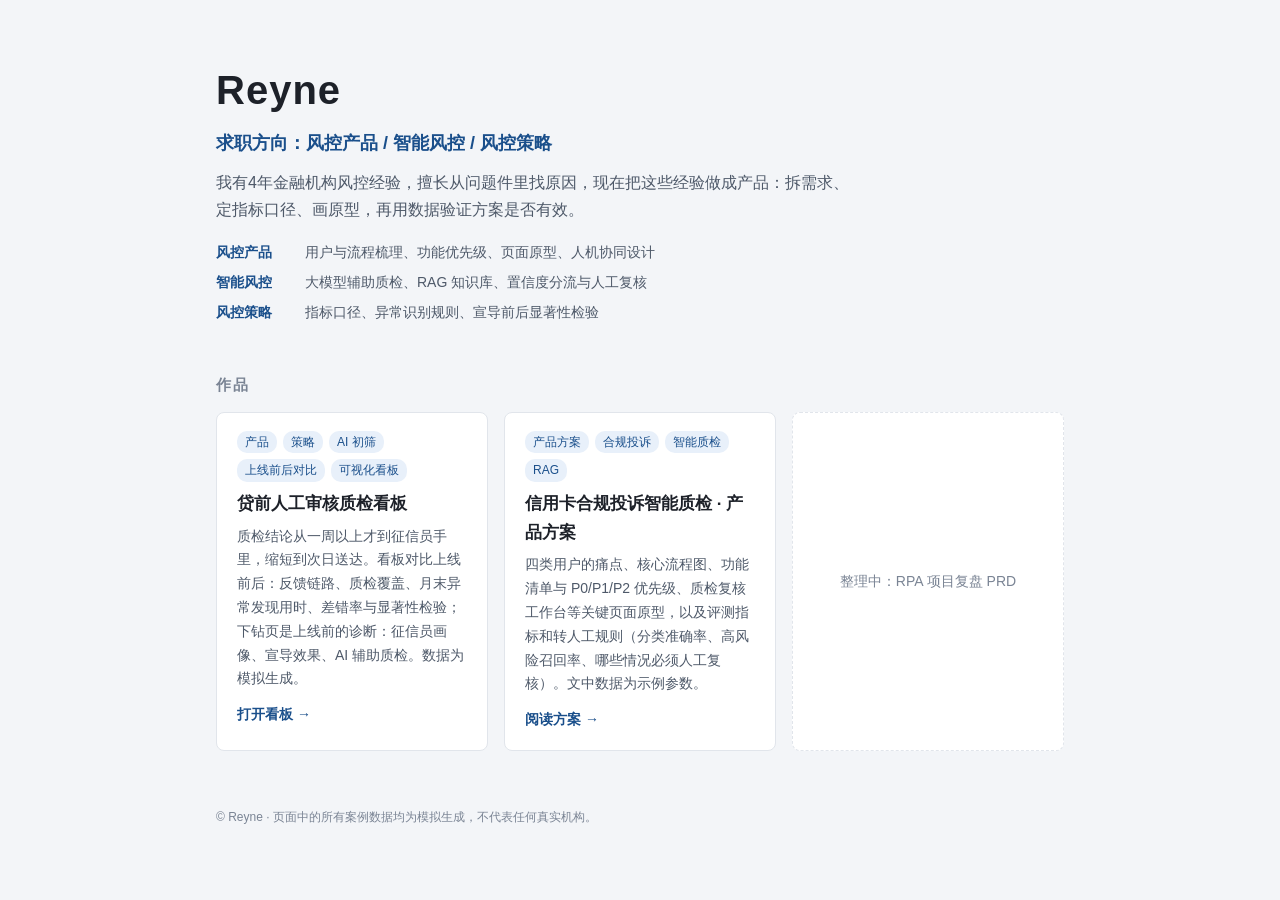
==== commit af1a98a3: "Reyne 作品集：风控产品 / 智能风控 / 风控策略 Co-Authored-By: Claude Opus 5.5 <noreply@anthropic.com> Claude-Session:" ====
--- a/index.html
+++ b/index.html
@@ -1,549 +1,104 @@
 <!doctype html>
 <html lang="zh-CN">
 <head>
-<meta charset="utf-8">
-<meta name="viewport" content="width=device-width, initial-scale=1">
-<title>Reyne</title>
-<meta name="description" content="Reyne — 探索 AI 的边界，探索 AI 时代的财富自由之路。AI × 金融科技 · build in public。">
-<link rel="preconnect" href="https://fonts.googleapis.com">
-<link rel="preconnect" href="https://fonts.gstatic.com" crossorigin>
-<link href="https://fonts.googleapis.com/css2?family=Playfair+Display:ital,wght@0,500;0,700;1,500&family=Noto+Serif+SC:wght@500&family=Noto+Sans+SC:wght@300;400;500&family=Inter:wght@400;500&family=Caveat:wght@600&display=swap" rel="stylesheet">
-<script>
-  // 主题：手动选择优先，其次跟随系统
-  try { var t = localStorage.getItem('theme'); if (t) document.documentElement.dataset.theme = t; } catch (e) {}
-  document.documentElement.classList.add('js');
-</script>
-<style>
-  :root{
-    --bg:#f1ede6; --ink:#161513; --muted:#6f6a62; --line:#d8d2c7;
-    --accent:#c8553d; --card:#f7f4ee; --body:#3b3833;
-  }
-  @media (prefers-color-scheme: dark){
-    :root:not([data-theme="light"]){
-      --bg:#151412; --ink:#efebe4; --muted:#9a948a; --line:#2e2b27;
-      --accent:#e07a5f; --card:#1c1b18; --body:#cfc9bf;
+  <meta charset="utf-8">
+  <meta name="viewport" content="width=device-width, initial-scale=1">
+  <title>Reyne 作品集</title>
+  <meta name="description" content="Reyne 的个人作品集：风控产品 / 智能风控 / 风控策略。">
+  <style>
+    :root {
+      color-scheme: light;
+      --bg: #f3f5f8;
+      --surface: #ffffff;
+      --border: #e1e5eb;
+      --text: #1d2129;
+      --text-2: #4e5969;
+      --muted: #7a8494;
+      --brand: #1a4f8b;
+      --brand-soft: #e8f0fa;
     }
-  }
-  :root[data-theme="dark"]{
-    --bg:#151412; --ink:#efebe4; --muted:#9a948a; --line:#2e2b27;
-    --accent:#e07a5f; --card:#1c1b18; --body:#cfc9bf;
-  }
-  *{box-sizing:border-box;margin:0;padding:0}
-  html{scroll-behavior:smooth}
-  body{
-    background:var(--bg); color:var(--ink);
-    font-family:"Noto Sans SC","PingFang SC","Inter",system-ui,sans-serif;
-    font-weight:300; line-height:1.75; -webkit-font-smoothing:antialiased;
-    transition:background .3s,color .3s;
-  }
-  a{color:inherit;text-decoration:none}
-  button{font:inherit;color:inherit;background:none;border:0;cursor:pointer}
-  .serif{font-family:"Playfair Display","Noto Serif SC",Georgia,serif}
-  .inter{font-family:Inter,sans-serif}
-  .wrap{max-width:1136px;margin:0 auto;padding:0 28px;position:relative}
-  .wide{max-width:1356px;margin:0 auto;padding:0 28px;position:relative}
+    @media (prefers-color-scheme: dark) {
+      :root:not([data-theme="light"]) {
+        color-scheme: dark;
+        --bg: #121416; --surface: #1a1c1f; --border: #2f343b;
+        --text: #f2f3f5; --text-2: #c3c7ce; --muted: #8d95a1;
+        --brand: #6fa3e0; --brand-soft: #1d2a3b;
+      }
+    }
+    :root[data-theme="dark"] {
+      color-scheme: dark;
+      --bg: #121416; --surface: #1a1c1f; --border: #2f343b;
+      --text: #f2f3f5; --text-2: #c3c7ce; --muted: #8d95a1;
+      --brand: #6fa3e0; --brand-soft: #1d2a3b;
+    }
+    * { box-sizing: border-box; }
+    body {
+      margin: 0;
+      background: var(--bg);
+      color: var(--text);
+      font-family: -apple-system, BlinkMacSystemFont, "PingFang SC", "Hiragino Sans GB", "Microsoft YaHei", "Noto Sans SC", "Segoe UI", sans-serif;
+      line-height: 1.7;
+    }
+    .wrap { max-width: 880px; margin: 0 auto; padding: 56px 16px 40px; }
+    header h1 { font-size: 40px; margin: 0; letter-spacing: 1px; }
+    header .role { font-size: 18px; color: var(--brand); font-weight: 600; margin: 4px 0 10px; }
+    header p { color: var(--text-2); margin: 0; max-width: 640px; }
+    h2 { font-size: 15px; color: var(--muted); font-weight: 600; letter-spacing: 2px; margin: 48px 0 14px; }
+    .works { display: grid; grid-template-columns: repeat(auto-fill, minmax(260px, 1fr)); gap: 16px; }
+    .work {
+      display: block;
+      background: var(--surface);
+      border: 1px solid var(--border);
+      border-radius: 8px;
+      padding: 18px 20px;
+      color: inherit;
+      text-decoration: none;
+      transition: border-color .15s, transform .15s;
+    }
+    .work:hover, .work:focus-visible { border-color: var(--brand); transform: translateY(-2px); outline: none; }
+    .work .tags { display: flex; flex-wrap: wrap; gap: 6px; margin-bottom: 8px; }
+    .work .tags span { font-size: 12px; color: var(--brand); background: var(--brand-soft); border-radius: 10px; padding: 1px 8px; }
+    .work h3 { margin: 0 0 6px; font-size: 17px; }
+    .work p { margin: 0; font-size: 14px; color: var(--text-2); }
+    .work .go { display: inline-block; margin-top: 12px; font-size: 14px; color: var(--brand); font-weight: 600; }
+    .work.placeholder { border-style: dashed; color: var(--muted); display: flex; align-items: center; justify-content: center; min-height: 140px; font-size: 14px; }
+    .focus { list-style: none; margin: 18px 0 0; padding: 0; display: grid; gap: 6px; max-width: 680px; }
+    .focus li { color: var(--text-2); font-size: 14px; display: flex; gap: 12px; align-items: baseline; }
+    .focus b { flex: none; width: 5.5em; color: var(--brand); font-weight: 600; }
+    footer { color: var(--muted); font-size: 12px; margin-top: 56px; }
+  </style>
+</head>
+<body>
+  <div class="wrap">
+    <header>
+      <h1>Reyne</h1>
+      <div class="role">求职方向：风控产品 / 智能风控 / 风控策略</div>
+      <p>我有4年金融机构风控经验，擅长从问题件里找原因，现在把这些经验做成产品：拆需求、定指标口径、画原型，再用数据验证方案是否有效。</p>
+      <ul class="focus">
+        <li><b>风控产品</b>用户与流程梳理、功能优先级、页面原型、人机协同设计</li>
+        <li><b>智能风控</b>大模型辅助质检、RAG 知识库、置信度分流与人工复核</li>
+        <li><b>风控策略</b>指标口径、异常识别规则、宣导前后显著性检验</li>
+      </ul>
+    </header>
 
-  /* nav */
-  nav{position:sticky;top:0;z-index:20;background:var(--bg);border-bottom:1px solid var(--line);transition:background .3s}
-  nav .wide{display:flex;justify-content:space-between;align-items:center;height:64px}
-  nav .logo{font-family:"Playfair Display",serif;font-size:22px;font-weight:700}
-  nav ul{display:flex;gap:32px;align-items:center;list-style:none;font-family:Inter,"Noto Sans SC",sans-serif;font-size:13px;letter-spacing:.06em;color:var(--muted)}
-  nav ul a{transition:color .2s}
-  nav ul a:hover,nav ul a.on{color:var(--ink)}
-  .theme{width:34px;height:18px;border:1px solid var(--muted);border-radius:9px;position:relative}
-  .theme::after{content:"";position:absolute;top:2px;left:2px;width:12px;height:12px;border-radius:50%;background:var(--ink);transition:transform .3s}
-  .is-dark .theme::after{transform:translateX(16px)}
-  .progress{position:absolute;left:0;bottom:-1px;width:100%;height:6px;overflow:visible;clip-path:inset(0 calc(100% - var(--p,0%)) 0 0)}
-
-  /* hero */
-  .hero{position:relative;padding:56px 0 96px;overflow:hidden}
-  .hero::before,.hero::after{content:"";position:absolute;top:0;bottom:0;width:1px;background:var(--line)}
-  .hero::before{left:max(12px,calc(50% - 678px - 4px))}
-  .hero::after{left:max(18px,calc(50% - 678px + 2px))}
-  .name{position:relative}
-  .name svg{display:block;width:100%;height:auto;overflow:visible}
-  .name text{font-family:"Playfair Display",Georgia,serif;font-weight:500}
-  .draw{transform-box:fill-box;transform-origin:left center;animation:draw 1.8s cubic-bezier(.6,.1,.3,1) .2s both}
-  @keyframes draw{from{transform:scaleX(0)}}
-  .phase{position:absolute;font-size:12px;color:var(--muted);line-height:1;white-space:nowrap;background:var(--bg);padding:2px 4px;transition:background .3s}
-  .here{position:absolute;width:0;height:0}
-  .here i{position:absolute;left:-5px;top:-5px;width:10px;height:10px;border-radius:50%;background:var(--accent)}
-  .here i::after{content:"";position:absolute;inset:-7px;border:1px solid var(--accent);border-radius:50%;opacity:.4}
-  .here span{position:absolute;left:-.5px;top:16px;height:34px;border-left:1px solid var(--accent)}
-  .here b{position:absolute;left:8px;top:40px;font:500 12px Inter,"Noto Sans SC",sans-serif;letter-spacing:.06em;color:var(--accent);white-space:nowrap;background:var(--bg);padding:1px 4px;transition:background .3s}
-  .js .phase,.js .here{animation:fade .6s ease 1.6s both}
-  @keyframes fade{from{opacity:0}}
-
-  .hero-row{display:grid;grid-template-columns:1fr 360px;gap:80px;align-items:end;margin-top:28px}
-  .tag{display:flex;align-items:center;gap:10px;font-family:Inter,sans-serif;font-size:13px;letter-spacing:.04em;color:var(--accent)}
-  .tag::before{content:"";width:7px;height:7px;border-radius:50%;background:var(--accent)}
-  .lines{margin-top:18px;font-size:clamp(20px,2.4vw,27px);line-height:1.6;font-weight:400}
-  .btns{display:flex;gap:16px;flex-wrap:wrap;margin-top:40px}
-  .btn{display:inline-flex;align-items:center;gap:16px;border:1px solid var(--ink);padding:14px 30px;font-size:14px;font-weight:400;transition:background .2s,color .2s}
-  .btn span{font-family:Inter,sans-serif;transition:transform .2s}
-  .btn:hover{background:var(--ink);color:var(--bg)}
-  .btn:hover span{transform:translateX(4px)}
-
-  .now{display:block;border-top:1px solid var(--ink);padding-top:16px}
-  .now .h{display:flex;justify-content:space-between;font:500 11px Inter,sans-serif;letter-spacing:.2em;text-transform:uppercase;color:var(--muted)}
-  .now .h b{color:var(--accent);font-weight:500;letter-spacing:.08em}
-  .now p{font-size:15.5px;line-height:1.75;margin:12px 0 14px;font-weight:400}
-  .now .f{display:flex;justify-content:space-between;font-size:13px;color:var(--muted);border-top:1px solid var(--line);padding-top:10px}
-  .now .f span:last-child{font-family:Inter,sans-serif;transition:transform .2s}
-  .now:hover .f span:last-child{transform:translateX(4px)}
-
-  /* sections */
-  section.block{border-top:1px solid var(--line);padding:120px 0}
-  .eyebrow{font-family:Inter,sans-serif;font-size:12px;letter-spacing:.2em;text-transform:uppercase;color:var(--muted);display:flex;align-items:center;gap:14px}
-  .eyebrow b{color:var(--accent);font-weight:500}
-  .eyebrow i{width:40px;height:1px;background:var(--line)}
-  h2{font-family:"Playfair Display","Noto Serif SC",Georgia,serif;font-size:clamp(40px,6.2vw,76px);font-weight:500;line-height:1.08;margin:18px 0 64px;letter-spacing:-.02em}
-  h2 em{font-family:"Playfair Display",serif;font-style:italic;color:var(--accent)}
-
-  /* about */
-  .about{display:grid;grid-template-columns:1fr 400px;gap:100px;align-items:start}
-  .about .lead{font-size:21px;line-height:1.8;font-weight:400}
-  .about p+p{margin-top:22px}
-  .about p{font-size:17px;line-height:1.95;color:var(--body)}
-  .about .lead{color:var(--ink)}
-  .sig{margin-top:40px;display:flex;align-items:baseline;gap:16px}
-  .sig span:first-child{font:600 40px "Caveat",cursive;transform:rotate(-4deg);display:inline-block}
-  .sig span:last-child{font-size:13px;color:var(--muted)}
-  .venn{display:block;width:220px;height:auto;margin:0 0 28px}
-  .facts{border-top:1px solid var(--ink)}
-  .facts div{display:flex;justify-content:space-between;gap:16px;padding:16px 0;border-bottom:1px solid var(--line);font-size:14.5px}
-  .facts dt{color:var(--muted)}
-  .facts dd{text-align:right;font-weight:400}
-
-  /* work */
-  .work-head{display:flex;justify-content:space-between;align-items:flex-end;gap:32px;flex-wrap:wrap;margin-bottom:56px}
-  .work-head h2{margin-bottom:0}
-  .count{font-size:14px;color:var(--muted);margin-bottom:6px}
-  .count b{font:500 15px Inter,sans-serif;color:var(--ink)}
-  .filters{display:flex;gap:26px;flex-wrap:wrap;font-size:14px;color:var(--muted);margin-top:14px}
-  .filters button{position:relative;color:var(--muted);transition:color .2s;padding:2px 0}
-  .filters button sup{font:500 10px Inter,sans-serif;margin-left:3px}
-  .filters button:hover{color:var(--ink)}
-  .filters button[aria-pressed="true"]{color:var(--ink)}
-  .filters button[aria-pressed="true"]::after{content:"";position:absolute;left:0;right:0;bottom:-6px;height:1px;background:var(--accent)}
-  .grid{display:grid;grid-template-columns:repeat(2,1fr);border-top:1px solid var(--line);border-left:1px solid var(--line)}
-  .item{border-right:1px solid var(--line);border-bottom:1px solid var(--line);padding:34px 36px 32px;display:flex;flex-direction:column;min-height:250px;transition:background .2s,opacity .16s}
-  a.item:hover{background:var(--card)}
-  .item[hidden]{display:none}
-  .meta{display:flex;justify-content:space-between;gap:12px;font-family:Inter,"Noto Sans SC",sans-serif;font-size:12px;letter-spacing:.08em;color:var(--muted)}
-  .meta .pill{color:var(--accent)}
-  .item h3{font-family:"Playfair Display","Noto Serif SC",Georgia,serif;font-size:24px;font-weight:500;margin:22px 0 10px;line-height:1.4}
-  .item p{font-size:14.5px;color:var(--muted);line-height:1.85;flex:1}
-  .go{margin-top:22px;font-size:14px;display:flex;align-items:center;gap:10px;font-weight:400}
-  .go span{font-family:Inter,sans-serif;transition:transform .2s}
-  a.item:hover .go span{transform:translateX(5px)}
-  .go.mute{color:var(--muted);font-weight:300}
-  .item.next{min-height:0;justify-content:center;color:var(--muted);font-size:14.5px}
-
-  .featured{grid-column:span 2;display:grid;grid-template-columns:minmax(0,380px) minmax(0,1fr);gap:56px;padding:44px}
-  .featured .txt{display:flex;flex-direction:column}
-  .featured h3{font-size:clamp(28px,3.4vw,40px);line-height:1.25;margin-top:26px}
-  .featured p{font-size:15.5px;flex:0}
-  .dash{border:1px solid var(--line);background:var(--card);font-family:Inter,"Noto Sans SC",sans-serif;align-self:start}
-  .dash .t{padding:16px 20px;border-bottom:1px solid var(--line);font-size:14px;font-weight:400;line-height:1.6}
-  .dash .t em{font-style:normal;color:var(--accent);font-weight:500}
-  .kpis{display:grid;grid-template-columns:repeat(3,1fr);border-bottom:1px solid var(--line)}
-  .kpis div{padding:16px 20px;border-right:1px solid var(--line)}
-  .kpis div:last-child{border-right:0}
-  .kpis small{display:block;font-size:12px;color:var(--muted)}
-  .kpis strong{font:500 30px/1.25 "Playfair Display",serif;letter-spacing:-.01em}
-  .kpis strong span{font:400 13px "Noto Sans SC",sans-serif;margin-left:2px}
-  .trend{padding:14px 20px 8px}
-  .trend .h{display:flex;justify-content:space-between;font-size:12px;color:var(--muted)}
-  .trend svg{display:block;width:100%;height:auto;margin-top:6px;overflow:visible}
-  .trend text{font-family:Inter,sans-serif;font-size:10px;fill:var(--muted)}
-  .dash .cap{padding:10px 20px;border-top:1px solid var(--line);font-size:11.5px;color:var(--muted);display:flex;justify-content:space-between;gap:12px}
-
-  /* log */
-  .log{list-style:none;border-top:1px solid var(--ink)}
-  .log li{display:grid;grid-template-columns:120px 1fr 120px;gap:32px;padding:22px 0;border-bottom:1px solid var(--line);align-items:baseline}
-  .log time{font:500 13px Inter,sans-serif;letter-spacing:.06em;color:var(--muted)}
-  .log li:first-child time{color:var(--accent)}
-  .log p{font-size:16px;font-weight:400;line-height:1.7}
-  .log span{font-size:13px;color:var(--muted);text-align:right}
-
-  /* contact */
-  .hi{position:relative;margin:18px 0 40px}
-  .hi h2{font-family:"Playfair Display",Georgia,serif;font-size:clamp(96px,17vw,240px);line-height:1;letter-spacing:-.045em;margin:0 0 0 -.04em;position:relative;white-space:nowrap}
-  .hi .end{display:inline-block;width:0}
-  .hi svg{position:absolute;left:0;top:0;overflow:visible;pointer-events:none}
-  .contact .lead{font-size:19px;line-height:1.8;font-weight:400;max-width:520px}
-  .contact-row{display:grid;grid-template-columns:1fr 1.5fr;gap:90px;align-items:start}
-  .links{border-top:1px solid var(--ink)}
-  .links a,.links div{display:grid;grid-template-columns:1fr auto 32px;align-items:center;gap:20px;height:84px;padding:0 4px;border-bottom:1px solid var(--line);transition:background .2s,color .2s,padding .2s}
-  .links .p{font-family:"Playfair Display","Noto Serif SC",Georgia,serif;font-size:34px;font-weight:500}
-  .links small{font:400 14px Inter,sans-serif;color:var(--muted);transition:color .2s}
-  .links .a{font-family:Inter,sans-serif;font-size:20px;text-align:right;transition:transform .2s}
-  .links a:hover{background:var(--ink);color:var(--bg);padding:0 20px}
-  .links a:hover small{color:var(--line)}
-  .links a:hover .p{font-style:italic}
-  .links a:hover .a{transform:rotate(45deg);color:var(--accent)}
-  .links div .p,.links div small{color:var(--muted)}
-
-  footer{border-top:1px solid var(--line)}
-  footer .wrap{display:flex;justify-content:space-between;align-items:center;gap:20px;height:96px;font-family:Inter,sans-serif;font-size:12px;color:var(--muted)}
-  .top{display:inline-flex;align-items:center;gap:10px;border:1px solid var(--line);padding:10px 18px;font-size:12px;color:var(--ink);transition:background .2s,color .2s,border-color .2s}
-  .top span{transition:transform .2s}
-  .top:hover{background:var(--ink);color:var(--bg);border-color:var(--ink)}
-  .top:hover span{transform:translateY(-3px)}
-
-  /* 淡入 */
-  .js .reveal{opacity:0;transition:opacity .8s ease}
-  .js .reveal.in{opacity:1}
-
-  @media (max-width:900px){
-    .hero-row,.about,.contact-row{grid-template-columns:1fr;gap:48px}
-    .featured{grid-template-columns:1fr;gap:32px}
-  }
-  @media (max-width:760px){
-    .wrap,.wide{padding:0 16px}
-    nav ul{gap:16px}
-    .hero{padding:36px 0 72px}
-    .hero::before,.hero::after{display:none}
-    .phase{font-size:11px;padding:1px 2px}
-    .here b{display:none}
-    .here span{height:18px}
-    section.block{padding:80px 0}
-    h2{margin-bottom:44px}
-    .grid{grid-template-columns:1fr}
-    .featured{grid-column:span 1;padding:32px 20px}
-    .item{padding:28px 20px;min-height:0}
-    .kpis div{padding:12px}
-    .kpis strong{font-size:22px}
-    .log li{grid-template-columns:64px 1fr;gap:16px}
-    .log span{display:none}
-    .links a,.links div{height:68px}
-    .links .p{font-size:26px}
-    .links a:hover{padding:0 12px}
-  }
-  @media (prefers-reduced-motion: reduce){
-    html{scroll-behavior:auto}
-    *,*::before,*::after{animation:none!important;transition:none!important}
-    .js .reveal{opacity:1}
-  }
-</style>
-</head>
-<body id="top">
-
-<nav>
-  <div class="wide">
-    <a href="#top" class="logo">Reyne</a>
-    <ul>
-      <li><a href="#about">About</a></li>
-      <li><a href="#work">作品</a></li>
-      <li><a href="#log">日志</a></li>
-      <li><a href="#contact">联系</a></li>
-      <li><button class="theme" id="theme" aria-label="切换浅色 / 深色"></button></li>
-    </ul>
-  </div>
-  <!-- 阅读进度：首屏周期线的细微呼应 -->
-  <svg class="progress" viewBox="0 0 1000 6" preserveAspectRatio="none" aria-hidden="true"><path d="M0 3 Q 31 0 62 3 T 125 3 T 187 3 T 250 3 T 312 3 T 375 3 T 437 3 T 500 3 T 562 3 T 625 3 T 687 3 T 750 3 T 812 3 T 875 3 T 937 3 T 1000 3" fill="none" stroke="var(--accent)" stroke-width="1.4" vector-effect="non-scaling-stroke"/></svg>
-</nav>
-
-<header class="hero">
-  <div class="wide">
-    <h1 class="name" aria-label="Reyne">
-      <!-- 名字用 textLength 撑满容器宽度；周期线在字母内的部分用底色“切开” -->
-      <svg viewBox="0 0 1000 390" aria-hidden="true">
-        <defs>
-          <mask id="outside"><rect x="-40" y="-40" width="1080" height="470" fill="#fff"/><text x="0" y="290" font-size="372" textLength="1000" fill="#000">Reyne</text></mask>
-          <clipPath id="reveal"><rect class="draw" x="-40" y="-40" width="1100" height="470"/></clipPath>
-          <clipPath id="inside"><text x="0" y="290" font-size="372" textLength="1000">Reyne</text></clipPath>
-        </defs>
-        <text x="0" y="290" font-size="372" textLength="1000" fill="var(--ink)">Reyne</text>
-        <g clip-path="url(#reveal)">
-          <path d="M-20.0 277.4L-7.0 274.4L6.0 270.9L19.0 267.0L32.0 262.6L45.0 257.9L58.0 252.8L71.0 247.4L84.0 241.8L97.0 235.8L110.0 229.7L123.0 223.4L136.0 217.0L149.0 210.5L162.0 204.0L175.0 197.5L188.0 191.0L201.0 184.6L214.0 178.4L227.0 172.3L240.0 166.5L253.0 160.9L266.0 155.6L279.0 150.6L292.0 146.0L305.0 141.8L318.0 138.0L331.0 134.7L344.0 131.8L357.0 129.4L370.0 127.5L383.0 126.1L396.0 125.3L409.0 125.0L422.0 125.2L435.0 126.0L448.0 127.3L461.0 129.1L474.0 131.4L487.0 134.2L500.0 137.5L513.0 141.2L526.0 145.3L539.0 149.9L552.0 154.8L565.0 160.0L578.0 165.6L591.0 171.4L604.0 177.4L617.0 183.6L630.0 190.0L643.0 196.5L656.0 203.0L669.0 209.5L682.0 216.0L695.0 222.5L708.0 228.8L721.0 234.9L734.0 240.9L747.0 246.6L760.0 252.0L773.0 257.1L786.0 261.9L799.0 266.3L812.0 270.3L825.0 273.9L838.0 277.0L851.0 279.6L864.0 281.7L877.0 283.3L890.0 284.4L903.0 284.9L916.0 284.9L929.0 284.4L942.0 283.4L955.0 281.8L968.0 279.7L981.0 277.2L994.0 274.1L1007.0 270.6L1020.0 266.6" class="cycle" fill="none" stroke="var(--accent)" stroke-width="1.6" vector-effect="non-scaling-stroke" mask="url(#outside)"/>
-        <path d="M-20.0 277.4L-7.0 274.4L6.0 270.9L19.0 267.0L32.0 262.6L45.0 257.9L58.0 252.8L71.0 247.4L84.0 241.8L97.0 235.8L110.0 229.7L123.0 223.4L136.0 217.0L149.0 210.5L162.0 204.0L175.0 197.5L188.0 191.0L201.0 184.6L214.0 178.4L227.0 172.3L240.0 166.5L253.0 160.9L266.0 155.6L279.0 150.6L292.0 146.0L305.0 141.8L318.0 138.0L331.0 134.7L344.0 131.8L357.0 129.4L370.0 127.5L383.0 126.1L396.0 125.3L409.0 125.0L422.0 125.2L435.0 126.0L448.0 127.3L461.0 129.1L474.0 131.4L487.0 134.2L500.0 137.5L513.0 141.2L526.0 145.3L539.0 149.9L552.0 154.8L565.0 160.0L578.0 165.6L591.0 171.4L604.0 177.4L617.0 183.6L630.0 190.0L643.0 196.5L656.0 203.0L669.0 209.5L682.0 216.0L695.0 222.5L708.0 228.8L721.0 234.9L734.0 240.9L747.0 246.6L760.0 252.0L773.0 257.1L786.0 261.9L799.0 266.3L812.0 270.3L825.0 273.9L838.0 277.0L851.0 279.6L864.0 281.7L877.0 283.3L890.0 284.4L903.0 284.9L916.0 284.9L929.0 284.4L942.0 283.4L955.0 281.8L968.0 279.7L981.0 277.2L994.0 274.1L1007.0 270.6L1020.0 266.6" class="cycle" fill="none" stroke="var(--bg)" stroke-width="5" vector-effect="non-scaling-stroke" clip-path="url(#inside)"/>
-        </g>
-      </svg>
-      <!-- 复苏（上升）→ 过热（波峰）→ 滞胀（下降）→ 衰退（波谷） -->
-      <span class="phase" style="left:16%;top:52.6%;transform:translate(-100%,-150%)">复苏</span>
-      <span class="phase" style="left:41%;top:32%;transform:translate(-50%,-170%)">过热</span>
-      <span class="phase" style="left:66%;top:52.6%;transform:translate(10%,-150%)">滞胀</span>
-      <span class="phase" style="left:91%;top:73%;transform:translate(-50%,60%)">衰退</span>
-      <span class="here" style="left:24%;top:42.7%"><i></i><span></span><b>你在这里</b></span>
-    </h1>
-
-    <div class="hero-row">
-      <div>
-        <div class="tag">AI × FinTech · build in public</div>
-        <p class="lines">探索 AI 的边界<br>探索 AI 时代的财富自由之路</p>
-        <div class="btns">
-          <a class="btn" href="#work">查看作品 <span>→</span></a>
-          <a class="btn" href="#contact">联系我 <span>→</span></a>
-        </div>
-      </div>
-      <a class="now" href="#log" id="now">
-        <div class="h"><span>Now building</span><b>10.16</b></div>
-        <p>合规投诉质检方案：统一示例口径，加了虚构数据声明、一页摘要和目录。</p>
-        <div class="f"><span>来自日志 · build in public</span><span>→</span></div>
+    <h2>作品</h2>
+    <div class="works">
+      <a class="work" href="qc-dashboard/">
+        <div class="tags"><span>产品</span><span>策略</span><span>AI 初筛</span><span>上线前后对比</span><span>可视化看板</span></div>
+        <h3>贷前人工审核质检看板</h3>
+        <p>质检结论从一周以上才到征信员手里，缩短到次日送达。看板对比上线前后：反馈链路、质检覆盖、月末异常发现用时、差错率与显著性检验；下钻页是上线前的诊断：征信员画像、宣导效果、AI 辅助质检。数据为模拟生成。</p>
+        <span class="go">打开看板 →</span>
       </a>
-    </div>
-  </div>
-</header>
-
-<section class="block reveal" id="about">
-  <div class="wrap">
-    <div class="eyebrow"><b>01</b><i></i>About me</div>
-    <h2>在金融和 <em>AI</em> 的<br>交界处，边学边做。</h2>
-    <div class="about">
-      <div>
-        <p class="lead">我是 Reyne。我关心两件事：AI 到底能做到哪一步，以及一个普通人，能不能靠它走出自己的财富自由之路。</p>
-        <p>所以我在做金融科技方向的东西，用 AI 去碰金融里那些重复、复杂、没人愿意拆开的问题。也在把我学到的周期、投资和 AI，一点点讲给更多人听。</p>
-        <p>我边学边做，也边做边讲。做出来的东西，都放在这里。</p>
-        <div class="sig"><span>— Reyne</span><span>2026 · build in public</span></div>
-      </div>
-      <div>
-        <svg class="venn" viewBox="0 0 220 132" role="img" aria-label="金融与 AI 的交集">
-          <circle cx="78" cy="66" r="60" fill="none" stroke="var(--ink)" stroke-width="1"/>
-          <circle cx="142" cy="66" r="60" fill="none" stroke="var(--ink)" stroke-width="1"/>
-          <text x="52" y="72" text-anchor="middle" font-size="17" fill="var(--ink)" font-family="Noto Serif SC, serif">金融</text>
-          <text x="168" y="73" text-anchor="middle" font-size="20" font-style="italic" fill="var(--ink)" font-family="Playfair Display, serif">AI</text>
-        </svg>
-        <dl class="facts">
-          <div><dt>方向</dt><dd>AI × 金融科技</dd></div>
-          <div><dt>关心</dt><dd>AI 的边界 · 财富自由</dd></div>
-          <div><dt>在学</dt><dd>AI 工具 · SQL · 英语</dd></div>
-          <div><dt>在做</dt><dd>作品集 · 知识类视频</dd></div>
-        </dl>
-      </div>
-    </div>
-  </div>
-</section>
-
-<section class="block reveal" id="work">
-  <div class="wrap">
-    <div class="work-head">
-      <div>
-        <div class="eyebrow"><b>02</b><i></i>作品 / 项目</div>
-        <h2>Selected <em>work</em></h2>
-      </div>
-      <div>
-        <div class="count"><b id="count">06</b> 个项目 · 持续增加</div>
-        <div class="filters" id="filters" role="group" aria-label="按类型筛选"></div>
-      </div>
+      <a class="work" href="solution/">
+        <div class="tags"><span>产品方案</span><span>合规投诉</span><span>智能质检</span><span>RAG</span></div>
+        <h3>信用卡合规投诉智能质检 · 产品方案</h3>
+        <p>四类用户的痛点、核心流程图、功能清单与 P0/P1/P2 优先级、质检复核工作台等关键页面原型，以及评测指标和转人工规则（分类准确率、高风险召回率、哪些情况必须人工复核）。文中数据为示例参数。</p>
+        <span class="go">阅读方案 →</span>
+      </a>
+      <div class="work placeholder">整理中：RPA 项目复盘 PRD</div>
     </div>
 
-    <!-- 新增作品：复制一张卡片，写好 data-cat（risk / video / post / anim）即可，数量和筛选会自动更新 -->
-    <div class="grid" id="grid">
-      <a class="item featured" data-cat="risk" href="/qc-dashboard/">
-        <div class="txt">
-          <div class="meta"><span class="pill">AI × 风控</span><span>2026</span></div>
-          <h3>风控审核质检看板</h3>
-          <p>用 AI 做的风控运营看板原型：抽检、差错归因、审核表现，一屏看清。</p>
-          <div class="go">打开看板 <span>→</span></div>
-        </div>
-        <!-- 数字取自 /qc-dashboard/ 团队总览页（模拟数据，固定随机种子） -->
-        <div class="dash" aria-label="看板片段">
-          <div class="t">质检结果平均 <em>7.1 天</em>才反馈到审核员；宣导后差错率从 <em>15%</em> 降到 <em>6%</em></div>
-          <div class="kpis">
-            <div><small>反馈时效</small><strong>7.1<span>天</span></strong></div>
-            <div><small>质检覆盖率</small><strong>16.6<span>%</span></strong></div>
-            <div><small>差错率 · W8</small><strong>5.3<span>%</span></strong></div>
-          </div>
-          <div class="trend">
-            <div class="h"><span>差错率 · 近 8 周</span><span>W4 宣导</span></div>
-            <svg viewBox="0 0 300 96" aria-hidden="true">
-              <line x1="130" y1="2" x2="130" y2="80" stroke="var(--accent)" stroke-width="1" stroke-dasharray="2 3"/>
-              <polyline fill="none" stroke="var(--ink)" stroke-width="1.5" points="10,8.2 50,22.2 90,6.6 130,27.8 170,59.2 210,74.3 250,62.0 290,68.7"/>
-              <g fill="var(--ink)"><circle cx="10" cy="8.2" r="2.2"/><circle cx="50" cy="22.2" r="2.2"/><circle cx="90" cy="6.6" r="2.2"/><circle cx="130" cy="27.8" r="2.2"/><circle cx="170" cy="59.2" r="2.2"/><circle cx="210" cy="74.3" r="2.2"/><circle cx="250" cy="62.0" r="2.2"/><circle cx="290" cy="68.7" r="2.2"/></g>
-              <text x="10" y="94" text-anchor="middle">W1</text><text x="130" y="94" text-anchor="middle">W4</text><text x="290" y="94" text-anchor="middle">W8</text>
-              <text x="18" y="11.2">16.1%</text><text x="282" y="62.7" text-anchor="end">5.3%</text>
-            </svg>
-          </div>
-          <div class="cap"><span>每一页只给一个结论，共四页</span><span>模拟数据</span></div>
-        </div>
-      </a>
-
-      <a class="item" data-cat="risk" href="/solution/">
-        <div class="meta"><span class="pill">方案 · AI × 合规</span><span>2026</span></div>
-        <h3>银行信用卡合规投诉智能质检解决方案</h3>
-        <p>投诉质检还靠人工抽检 3%–5% 的工单。八章方案：全量机器初筛、高风险人工复核，评分点能追溯到法规条款，附 POC 路径和 ROI 测算框架。</p>
-        <div class="go">阅读方案 <span>→</span></div>
-      </a>
-      <div class="item" data-cat="video">
-        <div class="meta"><span>视频 · 抖音 Mizu</span><span>连载中</span></div>
-        <h3>SQL 科普系列</h3>
-        <p>用一张外卖订单表，把 SQL 讲成普通人也听得懂的话。手绘笔记风。</p>
-        <div class="go mute">在抖音搜 Mizu · 链接待补</div>
-      </div>
-      <div class="item" data-cat="video">
-        <div class="meta"><span>视频 · 抖音 Mizu</span><span>连载中</span></div>
-        <h3>我在学周期</h3>
-        <p>我自己真正想搞懂的东西：周期、投资、理财。边学边拆，讲给你听。</p>
-        <div class="go mute">在抖音搜 Mizu · 链接待补</div>
-      </div>
-      <a class="item" data-cat="post" href="https://www.threads.net/@reyne7_" target="_blank" rel="noopener">
-        <div class="meta"><span>图文 · Threads</span><span>连载中</span></div>
-        <h3>给普通人的 AI 课</h3>
-        <p>六章，从保住账号开始，写给想上手 AI 但不知道从哪开始的人。</p>
-        <div class="go">去看看 <span>→</span></div>
-      </a>
-      <a class="item" data-cat="anim" href="https://www.youtube.com/@oddverse9" target="_blank" rel="noopener">
-        <div class="meta"><span>动画 · YouTube</span><span>EN</span></div>
-        <h3>Oddverse</h3>
-        <p>英文 2D 动画频道，每期一个荒诞的 What If。第一期：如果你再也不用睡觉？</p>
-        <div class="go">去看看 <span>→</span></div>
-      </a>
-      <div class="item next" id="next">＋ 下一个作品正在做。做出来，就放这里。</div>
-    </div>
+    <footer>© Reyne · 页面中的所有案例数据均为模拟生成，不代表任何真实机构。</footer>
   </div>
-</section>
-
-<section class="block reveal" id="log">
-  <div class="wrap">
-    <div class="eyebrow"><b>03</b><i></i>日志 / Log</div>
-    <h2>In <em>progress</em></h2>
-    <!-- 新的一条加在最上面；首屏的 Now building 会自动读取第一条 -->
-    <ol class="log" id="log-list">
-      <li><time datetime="2026-10-16">10.16</time><p>合规投诉质检方案：统一示例口径，加了虚构数据声明、一页摘要和目录。</p><span>合规方案</span></li>
-      <li><time datetime="2026-10-13">10.13</time><p>上线第二个作品：银行信用卡合规投诉智能质检解决方案，一共八章。</p><span>合规方案</span></li>
-      <li><time datetime="2026-10-07">10.07</time><p>看板加了「AI 辅助质检」页：标注由大模型预先生成，网页只读取，不在前端调接口。</p><span>质检看板</span></li>
-      <li><time datetime="2026-10-07">10.07</time><p>看板改版：每一页顶部只给一个结论。</p><span>质检看板</span></li>
-      <li><time datetime="2026-10-07">10.07</time><p>作品集和第一个作品「审核质检看板」原型上线。</p><span>起点</span></li>
-    </ol>
-  </div>
-</section>
-
-<section class="block contact" id="contact">
-  <div class="wrap">
-    <div class="eyebrow"><b>04</b><i></i>Contact</div>
-    <div class="hi" id="hi">
-      <svg id="hi-line" aria-hidden="true"></svg>
-      <h2>Say <em>hi.</em><span class="end" id="hi-end"></span></h2>
-    </div>
-    <div class="contact-row">
-      <p class="lead">关于 AI × 金融的工作机会、合作，或者只是想聊聊，都欢迎来找我。</p>
-      <div class="links">
-        <a href="https://x.com/reyne9_" target="_blank" rel="noopener"><span class="p">X</span><small>@reyne9_</small><span class="a">↗</span></a>
-        <a href="https://www.threads.net/@reyne7_" target="_blank" rel="noopener"><span class="p">Threads</span><small>@reyne7_</small><span class="a">↗</span></a>
-        <a href="https://github.com/Reyne7" target="_blank" rel="noopener"><span class="p">GitHub</span><small>Reyne7</small><span class="a">↗</span></a>
-        <a href="https://www.youtube.com/@oddverse9" target="_blank" rel="noopener"><span class="p">YouTube</span><small>@oddverse9</small><span class="a">↗</span></a>
-        <div><span class="p">抖音</span><small>Mizu · 暂无链接</small><span class="a"></span></div>
-      </div>
-    </div>
-  </div>
-</section>
-
-<footer>
-  <div class="wrap">
-    <span>© 2026 Reyne · Built with AI, in public.</span>
-    <a class="top" href="#top">回到顶部 <span>↑</span></a>
-  </div>
-</footer>
-
-<script>
-(function () {
-  var root = document.documentElement;
-
-  // 主题开关
-  var mq = window.matchMedia('(prefers-color-scheme: dark)');
-  function isDark() { return root.dataset.theme ? root.dataset.theme === 'dark' : mq.matches; }
-  function syncTheme() { root.classList.toggle('is-dark', isDark()); }
-  syncTheme();
-  mq.addEventListener && mq.addEventListener('change', syncTheme);
-  document.getElementById('theme').addEventListener('click', function () {
-    root.dataset.theme = isDark() ? 'light' : 'dark';
-    try { localStorage.setItem('theme', root.dataset.theme); } catch (e) {}
-    syncTheme();
-  });
-
-  // Now building 读取日志第一条
-  var first = document.querySelector('#log-list li');
-  if (first) {
-    document.querySelector('#now .h b').textContent = first.querySelector('time').textContent;
-    document.querySelector('#now p').textContent = first.querySelector('p').textContent;
-  }
-
-  // 作品数量与筛选
-  var grid = document.getElementById('grid');
-  var items = [].slice.call(grid.querySelectorAll('[data-cat]'));
-  var cats = [['all', '全部'], ['risk', 'AI × 风控'], ['video', '视频'], ['post', '图文'], ['anim', '动画']];
-  var pad = function (n) { return (n < 10 ? '0' : '') + n; };
-  document.getElementById('count').textContent = pad(items.length);
-  var box = document.getElementById('filters');
-  cats.forEach(function (c) {
-    var n = c[0] === 'all' ? items.length : items.filter(function (i) { return i.dataset.cat === c[0]; }).length;
-    if (!n) return;
-    var b = document.createElement('button');
-    b.type = 'button';
-    b.dataset.cat = c[0];
-    b.setAttribute('aria-pressed', c[0] === 'all');
-    b.innerHTML = c[1] + '<sup>' + pad(n) + '</sup>';
-    box.appendChild(b);
-  });
-  box.addEventListener('click', function (e) {
-    var b = e.target.closest('button');
-    if (!b) return;
-    box.querySelectorAll('button').forEach(function (x) { x.setAttribute('aria-pressed', x === b); });
-    var cat = b.dataset.cat;
-    items.forEach(function (i) { i.hidden = cat !== 'all' && i.dataset.cat !== cat; });
-    document.getElementById('next').hidden = cat !== 'all';
-  });
-
-  // 阅读进度 + 当前板块
-  var nav = document.querySelector('nav');
-  var links = [].slice.call(nav.querySelectorAll('ul a'));
-  function onScroll() {
-    var max = document.documentElement.scrollHeight - innerHeight;
-    nav.style.setProperty('--p', (max > 0 ? scrollY / max * 100 : 0) + '%');
-    var cur = null;
-    links.forEach(function (a) {
-      var s = document.querySelector(a.getAttribute('href'));
-      if (s && s.getBoundingClientRect().top < innerHeight * 0.4) cur = a;
-    });
-    links.forEach(function (a) { a.classList.toggle('on', a === cur); });
-  }
-  addEventListener('scroll', onScroll, { passive: true });
-  onScroll();
-
-  // 板块淡入
-  var io = 'IntersectionObserver' in window && new IntersectionObserver(function (es) {
-    es.forEach(function (e) { if (e.isIntersecting) { e.target.classList.add('in'); io.unobserve(e.target); } });
-  }, { rootMargin: '0px 0px -10% 0px' });
-  document.querySelectorAll('.reveal').forEach(function (el) { io ? io.observe(el) : el.classList.add('in'); });
-
-  // 周期线在 Say hi. 收尾：从页面左边进来，停在 hi. 后面的圆点上
-  var hi = document.getElementById('hi'), svg = document.getElementById('hi-line'), end = document.getElementById('hi-end');
-  var drawn = false;
-  function drawHi() {
-    var box = hi.getBoundingClientRect(), e = end.getBoundingClientRect();
-    var h2 = hi.querySelector('h2'), fs = parseFloat(getComputedStyle(h2).fontSize);
-    var x0 = -box.left, ex = e.left - box.left + fs * 0.12, ey = fs * 0.66, amp = fs * 0.07;
-    var d = '';
-    for (var i = 0; i <= 120; i++) {
-      var t = i / 120, x = x0 + (ex - x0) * t;
-      var y = ey + amp * Math.sin(t * Math.PI * 2 * 1.6 + 0.6);
-      var k = Math.max(0, Math.min(1, (t - 0.72) / 0.28));
-      y = y * (1 - k) + ey * k;
-      d += (i ? 'L' : 'M') + x.toFixed(1) + ' ' + y.toFixed(1);
-    }
-    svg.setAttribute('width', box.width);
-    svg.setAttribute('height', box.height);
-    svg.innerHTML = '<path class="hi-path" d="' + d + '" pathLength="1" fill="none" stroke="var(--accent)" stroke-width="1.6" style="stroke-dasharray:1;stroke-dashoffset:' + (drawn ? 0 : 1) + ';transition:stroke-dashoffset 1.6s cubic-bezier(.6,.1,.3,1)"/>' +
-      '<circle cx="' + ex + '" cy="' + ey + '" r="13" fill="none" stroke="var(--accent)" opacity="' + (drawn ? .4 : 0) + '" style="transition:opacity .4s 1.4s"/>' +
-      '<circle cx="' + ex + '" cy="' + ey + '" r="6" fill="var(--accent)" opacity="' + (drawn ? 1 : 0) + '" style="transition:opacity .4s 1.4s"/>';
-  }
-  function showHi() {
-    drawn = true;
-    var p = svg.querySelector('path'); if (p) p.style.strokeDashoffset = 0;
-    svg.querySelectorAll('circle').forEach(function (c, i) { c.setAttribute('opacity', i ? 1 : .4); });
-  }
-  (document.fonts ? document.fonts.ready : Promise.resolve()).then(function () {
-    drawHi();
-    if (!io || matchMedia('(prefers-reduced-motion: reduce)').matches) { showHi(); return; }
-    var o = new IntersectionObserver(function (es) {
-      if (es[0].isIntersecting) { requestAnimationFrame(showHi); o.disconnect(); }
-    }, { threshold: 0.4 });
-    o.observe(hi);
-  });
-  var rt; addEventListener('resize', function () { clearTimeout(rt); rt = setTimeout(drawHi, 120); });
-})();
-</script>
 </body>
 </html>
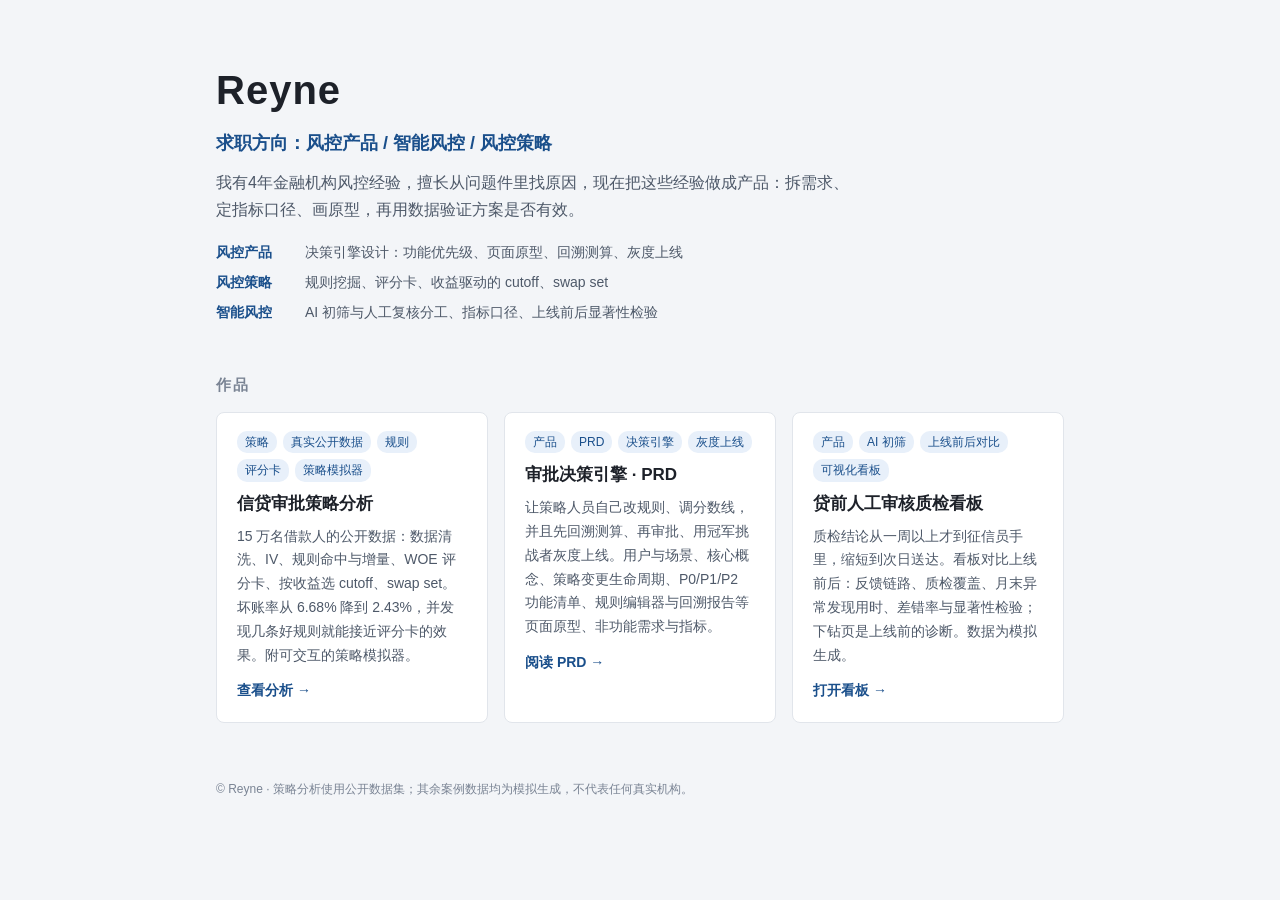
==== commit 83e6dc34: "新增作品：审批决策引擎 PRD；首页换上两个新作品，撤下合规投诉方案卡片 Co-Authored-By: Claude Opus 5.5 <noreply@anthropic.com> Claude-" ====
--- a/index.html
+++ b/index.html
@@ -4,7 +4,7 @@
   <meta charset="utf-8">
   <meta name="viewport" content="width=device-width, initial-scale=1">
   <title>Reyne 作品集</title>
-  <meta name="description" content="Reyne 的个人作品集：风控产品 / 智能风控 / 风控策略。">
+  <meta name="description" content="Reyne 的个人作品集：风控产品 / 风控策略 / 智能风控。信贷审批策略分析、审批决策引擎 PRD、质检看板。">
   <style>
     :root {
       color-scheme: light;
@@ -75,30 +75,35 @@
       <div class="role">求职方向：风控产品 / 智能风控 / 风控策略</div>
       <p>我有4年金融机构风控经验，擅长从问题件里找原因，现在把这些经验做成产品：拆需求、定指标口径、画原型，再用数据验证方案是否有效。</p>
       <ul class="focus">
-        <li><b>风控产品</b>用户与流程梳理、功能优先级、页面原型、人机协同设计</li>
-        <li><b>智能风控</b>大模型辅助质检、RAG 知识库、置信度分流与人工复核</li>
-        <li><b>风控策略</b>指标口径、异常识别规则、宣导前后显著性检验</li>
+        <li><b>风控产品</b>决策引擎设计：功能优先级、页面原型、回溯测算、灰度上线</li>
+        <li><b>风控策略</b>规则挖掘、评分卡、收益驱动的 cutoff、swap set</li>
+        <li><b>智能风控</b>AI 初筛与人工复核分工、指标口径、上线前后显著性检验</li>
       </ul>
     </header>
 
     <h2>作品</h2>
     <div class="works">
+      <a class="work" href="strategy/">
+        <div class="tags"><span>策略</span><span>真实公开数据</span><span>规则</span><span>评分卡</span><span>策略模拟器</span></div>
+        <h3>信贷审批策略分析</h3>
+        <p>15 万名借款人的公开数据：数据清洗、IV、规则命中与增量、WOE 评分卡、按收益选 cutoff、swap set。坏账率从 6.68% 降到 2.43%，并发现几条好规则就能接近评分卡的效果。附可交互的策略模拟器。</p>
+        <span class="go">查看分析 →</span>
+      </a>
+      <a class="work" href="decision-engine/">
+        <div class="tags"><span>产品</span><span>PRD</span><span>决策引擎</span><span>灰度上线</span></div>
+        <h3>审批决策引擎 · PRD</h3>
+        <p>让策略人员自己改规则、调分数线，并且先回溯测算、再审批、用冠军挑战者灰度上线。用户与场景、核心概念、策略变更生命周期、P0/P1/P2 功能清单、规则编辑器与回溯报告等页面原型、非功能需求与指标。</p>
+        <span class="go">阅读 PRD →</span>
+      </a>
       <a class="work" href="qc-dashboard/">
-        <div class="tags"><span>产品</span><span>策略</span><span>AI 初筛</span><span>上线前后对比</span><span>可视化看板</span></div>
+        <div class="tags"><span>产品</span><span>AI 初筛</span><span>上线前后对比</span><span>可视化看板</span></div>
         <h3>贷前人工审核质检看板</h3>
-        <p>质检结论从一周以上才到征信员手里，缩短到次日送达。看板对比上线前后：反馈链路、质检覆盖、月末异常发现用时、差错率与显著性检验；下钻页是上线前的诊断：征信员画像、宣导效果、AI 辅助质检。数据为模拟生成。</p>
+        <p>质检结论从一周以上才到征信员手里，缩短到次日送达。看板对比上线前后：反馈链路、质检覆盖、月末异常发现用时、差错率与显著性检验；下钻页是上线前的诊断。数据为模拟生成。</p>
         <span class="go">打开看板 →</span>
       </a>
-      <a class="work" href="solution/">
-        <div class="tags"><span>产品方案</span><span>合规投诉</span><span>智能质检</span><span>RAG</span></div>
-        <h3>信用卡合规投诉智能质检 · 产品方案</h3>
-        <p>四类用户的痛点、核心流程图、功能清单与 P0/P1/P2 优先级、质检复核工作台等关键页面原型，以及评测指标和转人工规则（分类准确率、高风险召回率、哪些情况必须人工复核）。文中数据为示例参数。</p>
-        <span class="go">阅读方案 →</span>
-      </a>
-      <div class="work placeholder">整理中：RPA 项目复盘 PRD</div>
     </div>
 
-    <footer>© Reyne · 页面中的所有案例数据均为模拟生成，不代表任何真实机构。</footer>
+    <footer>© Reyne · 策略分析使用公开数据集；其余案例数据均为模拟生成，不代表任何真实机构。</footer>
   </div>
 </body>
 </html>
